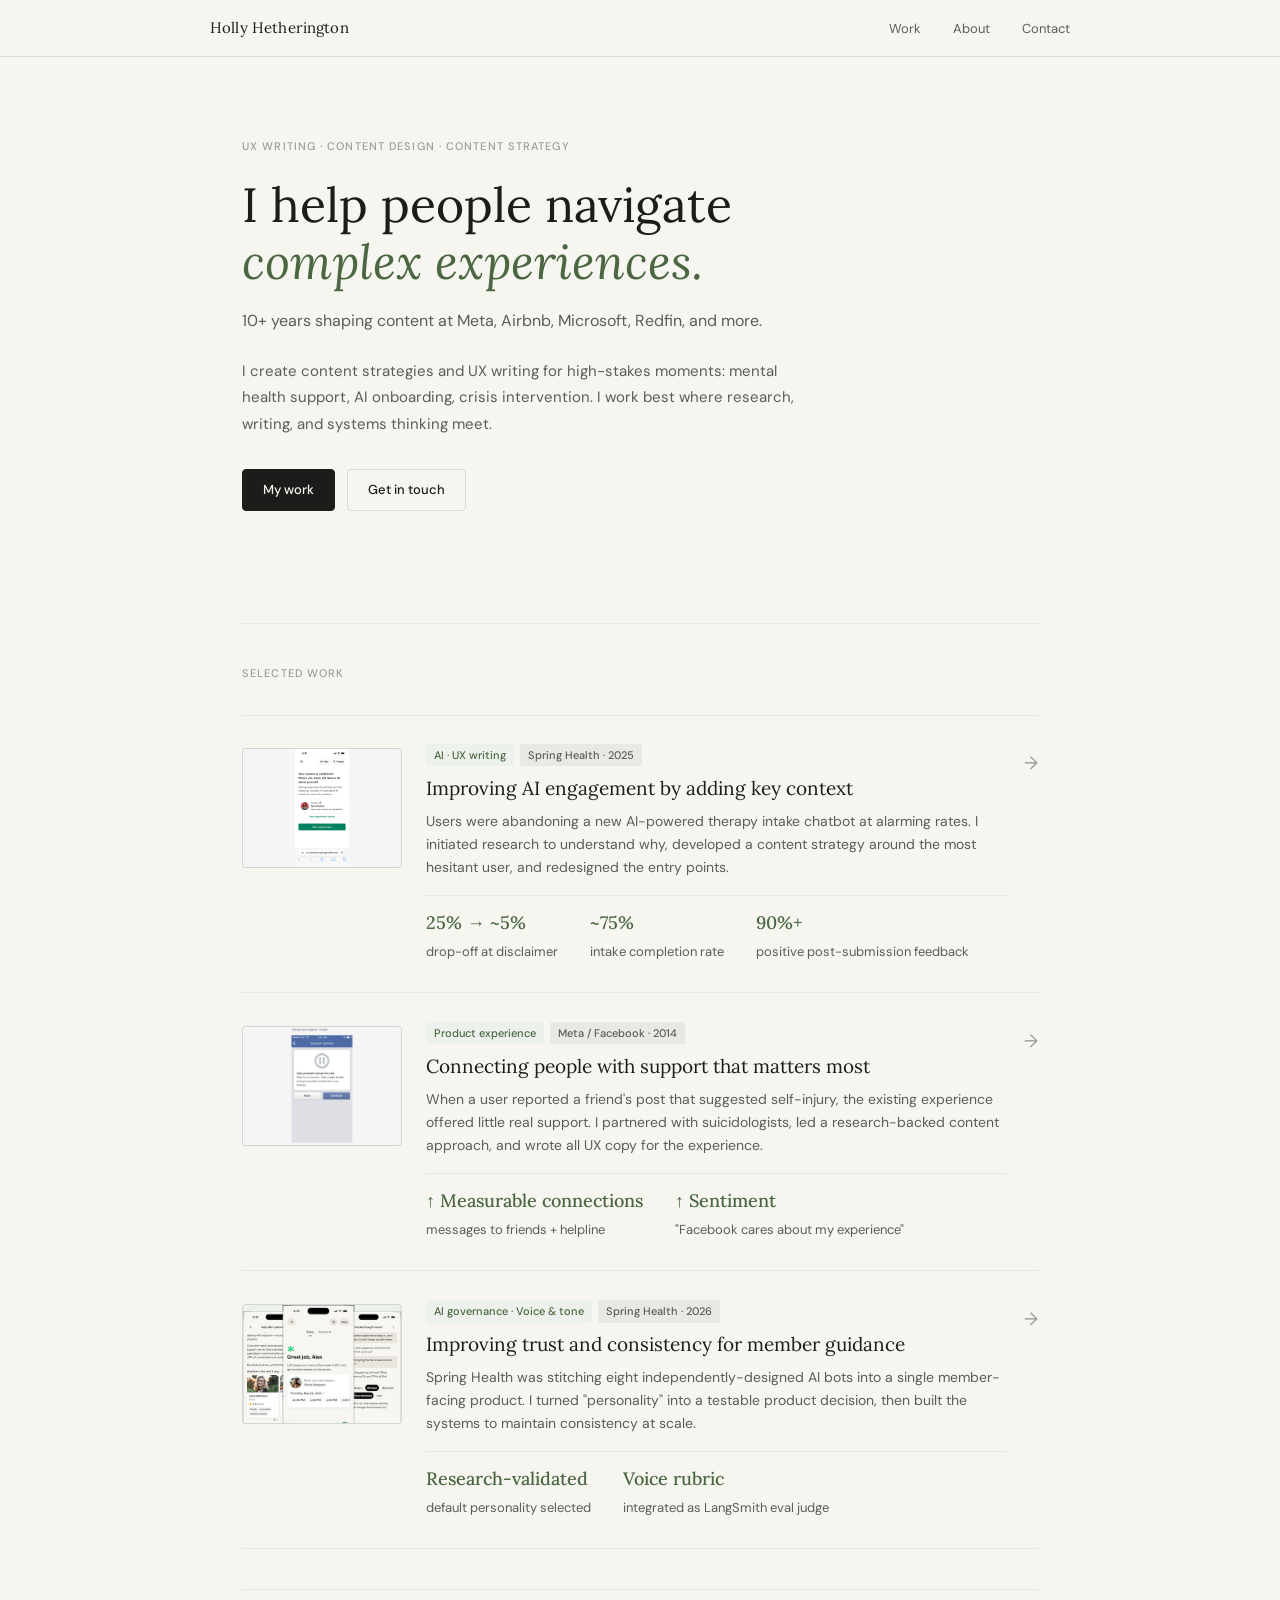
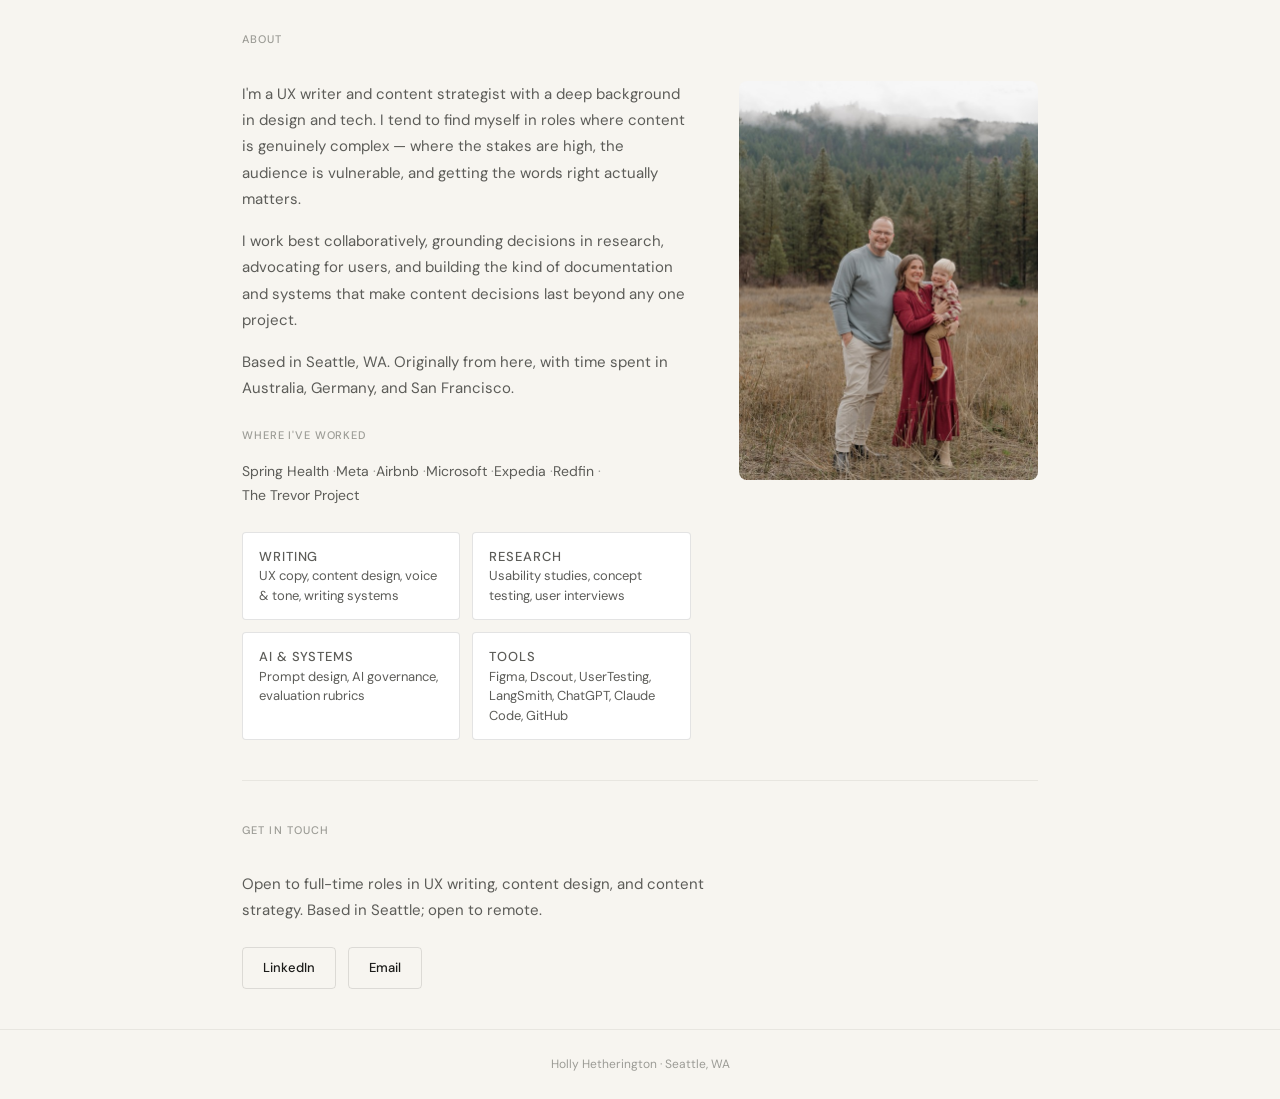
==== index.html @ 2f4df55d "Move Where I've worked to About section" ====
<!DOCTYPE html>
<html lang="en">
<head>
  <meta charset="UTF-8">
  <meta name="viewport" content="width=device-width, initial-scale=1.0">
  <title>Holly Hetherington — UX Writer & Content Designer</title>
  <meta name="description" content="UX writer and content designer with 10+ years at Meta, Airbnb, Microsoft, Redfin, and more. Based in Seattle.">
  <link rel="stylesheet" href="css/style.css">
</head>
<body>

<nav>
  <div class="nav-inner">
    <a href="index.html" class="nav-name">Holly Hetherington</a>
    <ul class="nav-links">
      <li><a href="#work">Work</a></li>
      <li><a href="#about">About</a></li>
      <li><a href="#contact">Contact</a></li>
    </ul>
  </div>
</nav>

<main class="page">

  <!-- Hero -->
  <section class="hero">
    <p class="hero-eyebrow">UX writing · Content design · Content strategy</p>
    <h1>I help people navigate<br><em>complex experiences.</em></h1>
    <p class="hero-sub">10+ years shaping content at Meta, Airbnb, Microsoft, Redfin, and more.</p>
    <p class="hero-bio">I create content strategies and UX writing for high-stakes moments: mental health support, AI onboarding, crisis intervention. I work best where research, writing, and systems thinking meet.</p>
    <div class="hero-actions">
      <a href="#work" class="btn btn-primary">My work</a>
      <a href="#contact" class="btn">Get in touch</a>
    </div>
  </section>

  <!-- Work -->
  <section id="work">
    <p class="section-label">Selected work</p>
    <div class="case-grid">

      <a href="case-studies/ai-intake.html" class="case-card">
        <div class="case-card-inner">
          <div class="card-thumb thumb-center">
            <img src="images/sessionconfirmation.png" alt="AI intake redesign">
          </div>
          <div>
            <div class="card-tags">
              <span class="tag">AI · UX writing</span>
              <span class="tag-gray tag">Spring Health · 2025</span>
            </div>
            <h2>Improving AI engagement by adding key context</h2>
            <p class="card-summary">Users were abandoning a new AI-powered therapy intake chatbot at alarming rates. I initiated research to understand why, developed a content strategy around the most hesitant user, and redesigned the entry points.</p>
            <div class="stats-row">
              <div class="stat-item">
                <strong>25% → ~5%</strong>
                <span>drop-off at disclaimer</span>
              </div>
              <div class="stat-item">
                <strong>~75%</strong>
                <span>intake completion rate</span>
              </div>
              <div class="stat-item">
                <strong>90%+</strong>
                <span>positive post-submission feedback</span>
              </div>
            </div>
          </div>
          <div class="card-arrow">→</div>
        </div>
      </a>

      <a href="case-studies/suicide-prevention.html" class="case-card">
        <div class="case-card-inner">
          <div class="card-thumb thumb-center">
            <img src="images/SuicidePreventionBreak.png" alt="Suicide prevention experience">
          </div>
          <div>
            <div class="card-tags">
              <span class="tag">Product experience</span>
              <span class="tag-gray tag">Meta / Facebook · 2014</span>
            </div>
            <h2>Connecting people with support that matters most</h2>
            <p class="card-summary">When a user reported a friend's post that suggested self-injury, the existing experience offered little real support. I partnered with suicidologists, led a research-backed content approach, and wrote all UX copy for the experience.</p>
            <div class="stats-row">
              <div class="stat-item">
                <strong>↑ Measurable connections</strong>
                <span>messages to friends + helpline</span>
              </div>
              <div class="stat-item">
                <strong>↑ Sentiment</strong>
                <span>"Facebook cares about my experience"</span>
              </div>
            </div>
          </div>
          <div class="card-arrow">→</div>
        </div>
      </a>

      <a href="case-studies/chatbot-voice.html" class="case-card">
        <div class="case-card-inner">
          <div class="card-thumb">
            <img src="images/Guideoverview.png" alt="Chatbot voice and personality">
          </div>
          <div>
            <div class="card-tags">
              <span class="tag">AI governance · Voice & tone</span>
              <span class="tag-gray tag">Spring Health · 2026</span>
            </div>
            <h2>Improving trust and consistency for member guidance</h2>
            <p class="card-summary">Spring Health was stitching eight independently-designed AI bots into a single member-facing product. I turned "personality" into a testable product decision, then built the systems to maintain consistency at scale.</p>
            <div class="stats-row">
              <div class="stat-item">
                <strong>Research-validated</strong>
                <span>default personality selected</span>
              </div>
              <div class="stat-item">
                <strong>Voice rubric</strong>
                <span>integrated as LangSmith eval judge</span>
              </div>
            </div>
          </div>
          <div class="card-arrow">→</div>
        </div>
      </a>

    </div>
  </section>

  <!-- About -->
  <section id="about">
    <p class="section-label">About</p>
    <div class="about-grid">
      <div>
        <div class="about-text">
          <p>I'm a UX writer and content strategist with a deep background in design and tech. I tend to find myself in roles where content is genuinely complex — where the stakes are high, the audience is vulnerable, and getting the words right actually matters.</p>
          <p>I work best collaboratively, grounding decisions in research, advocating for users, and building the kind of documentation and systems that make content decisions last beyond any one project.</p>
          <p>Based in Seattle, WA. Originally from here, with time spent in Australia, Germany, and San Francisco.</p>
        </div>
        <div style="margin-top:1.5rem;margin-bottom:1.5rem;">
          <p class="logo-strip-label">Where I've worked</p>
          <div class="logo-strip">
            <span class="logo-pill">Spring Health</span>
            <span class="logo-pill">Meta</span>
            <span class="logo-pill">Airbnb</span>
            <span class="logo-pill">Microsoft</span>
            <span class="logo-pill">Expedia</span>
            <span class="logo-pill">Redfin</span>
            <span class="logo-pill">The Trevor Project</span>
          </div>
        </div>
        <div class="skills-grid">
          <div class="skill-block">
            <p class="skill-block-label">Writing</p>
            <p>UX copy, content design, voice & tone, writing systems</p>
          </div>
          <div class="skill-block">
            <p class="skill-block-label">Research</p>
            <p>Usability studies, concept testing, user interviews</p>
          </div>
          <div class="skill-block">
            <p class="skill-block-label">AI & systems</p>
            <p>Prompt design, AI governance, evaluation rubrics</p>
          </div>
          <div class="skill-block">
            <p class="skill-block-label">Tools</p>
            <p>Figma, Dscout, UserTesting, LangSmith, ChatGPT, Claude Code, GitHub</p>
          </div>
        </div>
      </div>
      <div class="about-photo">
        <img src="images/holly.jpg" alt="Holly Hetherington">
      </div>
    </div>
  </section>

  <!-- Contact -->
  <section id="contact">
    <p class="section-label">Get in touch</p>
    <p class="contact-intro">Open to full-time roles in UX writing, content design, and content strategy. Based in Seattle; open to remote.</p>
    <div class="contact-links">
      <a href="https://linkedin.com/in/hollyhethie" class="btn" target="_blank">LinkedIn</a>
      <a href="mailto:YOUR-EMAIL" class="btn">Email</a>
    </div>
  </section>

</main>

<footer>
  <p>Holly Hetherington · Seattle, WA</p>
</footer>

</body>
</html>
---- css/style.css ----
@import url('https://fonts.googleapis.com/css2?family=Lora:ital,wght@0,400;0,500;1,400&family=DM+Sans:wght@300;400;500&display=swap');

:root {
  --cream: #F7F5F0;
  --ink: #1C1C1A;
  --ink-light: #5C5C58;
  --ink-lighter: #9C9C96;
  --sage: #4A6741;
  --sage-light: #EDF1EC;
  --border: rgba(28,28,26,0.12);
  --border-light: rgba(28,28,26,0.07);
  --font-serif: 'Lora', Georgia, serif;
  --font-sans: 'DM Sans', system-ui, sans-serif;
  --radius: 4px;
  --radius-lg: 8px;
  --max-width: 860px;
}

*, *::before, *::after { box-sizing: border-box; margin: 0; padding: 0; }

html { scroll-behavior: smooth; }

body {
  background: var(--cream);
  color: var(--ink);
  font-family: var(--font-sans);
  font-size: 16px;
  line-height: 1.7;
  -webkit-font-smoothing: antialiased;
}

a { color: inherit; text-decoration: none; }

/* ── Nav ── */
nav {
  position: sticky;
  top: 0;
  z-index: 100;
  background: var(--cream);
  border-bottom: 0.5px solid var(--border);
  padding: 0 2rem;
}
.nav-inner {
  max-width: var(--max-width);
  margin: 0 auto;
  display: flex;
  justify-content: space-between;
  align-items: center;
  height: 56px;
}
.nav-name {
  font-family: var(--font-serif);
  font-size: 15px;
  font-weight: 400;
  letter-spacing: 0.01em;
}
.nav-links {
  display: flex;
  gap: 2rem;
  list-style: none;
}
.nav-links a {
  font-size: 13px;
  font-weight: 400;
  color: var(--ink-light);
  transition: color 0.15s;
}
.nav-links a:hover { color: var(--ink); }

/* ── Page wrapper ── */
.page {
  max-width: var(--max-width);
  margin: 0 auto;
  padding: 0 2rem;
}

/* ── Sections ── */
section {
  padding: 2.5rem 0;
  border-bottom: 0.5px solid var(--border-light);
}
section:last-of-type { border-bottom: none; }

/* ── Hero ── */
.hero { padding: 5rem 0 4rem; }

.hero-eyebrow {
  font-size: 11px;
  font-weight: 500;
  letter-spacing: 0.1em;
  text-transform: uppercase;
  color: var(--ink-lighter);
  margin-bottom: 1.25rem;
}
.hero h1 {
  font-family: var(--font-serif);
  font-size: clamp(32px, 5vw, 48px);
  font-weight: 400;
  line-height: 1.2;
  margin-bottom: 1rem;
  max-width: 640px;
}
.hero h1 em {
  font-style: italic;
  color: var(--sage);
}
.hero-sub {
  font-size: 16px;
  color: var(--ink-light);
  margin-bottom: 1.5rem;
  max-width: 520px;
}
.hero-bio {
  font-size: 15px;
  color: var(--ink-light);
  line-height: 1.75;
  max-width: 560px;
  margin-bottom: 2rem;
}
.hero-actions {
  display: flex;
  gap: 0.75rem;
  margin-bottom: 3rem;
  flex-wrap: wrap;
}

/* ── Buttons ── */
.btn {
  display: inline-block;
  font-size: 13px;
  font-weight: 500;
  padding: 9px 20px;
  border-radius: var(--radius);
  border: 0.5px solid var(--border);
  background: transparent;
  color: var(--ink);
  cursor: pointer;
  transition: background 0.15s, border-color 0.15s;
}
.btn:hover { background: rgba(28,28,26,0.05); }
.btn-primary {
  background: var(--ink);
  color: var(--cream);
  border-color: var(--ink);
}
.btn-primary:hover { background: #333330; }

/* ── Logo strip ── */
.logo-strip-label {
  font-size: 11px;
  font-weight: 500;
  letter-spacing: 0.08em;
  text-transform: uppercase;
  color: var(--ink-lighter);
  margin-bottom: 1rem;
}
.logo-strip {
  display: flex;
  flex-wrap: wrap;
  gap: 0;
}
.logo-pill::after {
  content: ' · ';
  color: var(--ink-lighter);
}
.logo-pill:last-child::after {
  content: '';
}
.logo-pill {
  font-size: 14px;
  font-weight: 400;
  color: var(--ink-light);
  background: none;
  border: none;
  padding: 0;
}

/* ── Section heading ── */
.section-label {
  font-size: 11px;
  font-weight: 500;
  letter-spacing: 0.1em;
  text-transform: uppercase;
  color: var(--ink-lighter);
  margin-bottom: 2rem;
}

/* ── Card thumbnail ── */
.card-thumb {
  width: 160px;
  min-width: 160px;
  max-height: 120px;
  height: 120px;
  border-radius: var(--radius);
  overflow: hidden;
  background: var(--sage-light);
  border: 0.5px solid var(--border);
  margin-right: 1.5rem;
  align-self: flex-start;
  margin-top: 0.25rem;
}
.card-thumb img {
  width: 100%;
  height: 100%;
  object-fit: cover;
  object-position: top;
}
.card-thumb.thumb-top img {
  object-position: 0% 30%;
}
.card-thumb.thumb-center img {
  object-fit: contain;
  object-position: center;
  background: #f5f5f5;
}

/* ── Case study cards ── */
.case-grid { display: flex; flex-direction: column; gap: 1px; }

.case-card {
  display: block;
  padding: 1.75rem 0;
  border-bottom: 0.5px solid var(--border-light);
  transition: none;
}
.case-card:first-child { border-top: 0.5px solid var(--border-light); }

.case-card-inner {
  display: flex;
  flex-direction: row;
  gap: 0;
  align-items: flex-start;
}

.card-tags {
  display: flex;
  gap: 0.4rem;
  flex-wrap: wrap;
  margin-bottom: 0.6rem;
}
.tag {
  font-size: 11px;
  padding: 2px 8px;
  border-radius: 2px;
  background: var(--sage-light);
  color: var(--sage);
  font-weight: 500;
}
.tag-gray {
  background: rgba(28,28,26,0.06);
  color: var(--ink-light);
}
.case-card h2 {
  font-family: var(--font-serif);
  font-size: 19px;
  font-weight: 400;
  line-height: 1.35;
  margin-bottom: 0.5rem;
}
.case-card h2 a:hover { color: var(--sage); transition: color 0.15s; }
.card-summary {
  font-size: 14px;
  color: var(--ink-light);
  line-height: 1.65;
  margin-bottom: 0.85rem;
  max-width: 580px;
}
.card-meta-row {
  font-size: 12px;
  color: var(--ink-lighter);
}
.card-arrow {
  font-size: 18px;
  color: var(--ink-lighter);
  margin-top: 0.25rem;
  margin-left: auto;
  padding-left: 1rem;
  transition: transform 0.15s, color 0.15s;
}
.case-card:hover .card-arrow {
  transform: translateX(3px);
  color: var(--ink);
}

/* ── Stats row ── */
.stats-row {
  display: flex;
  gap: 2rem;
  flex-wrap: wrap;
  margin-top: 1rem;
  padding-top: 1rem;
  border-top: 0.5px solid var(--border-light);
}
.stat-item strong {
  display: block;
  font-size: 18px;
  font-weight: 500;
  font-family: var(--font-serif);
  color: var(--sage);
  line-height: 1.2;
  margin-bottom: 0.2rem;
}
.stat-item span {
  font-size: 13px;
  color: var(--ink-light);
}

/* ── About ── */
.about-grid {
  display: grid;
  grid-template-columns: 1.5fr 1fr;
  gap: 3rem;
  align-items: start;
}
.about-text p {
  font-size: 15px;
  color: var(--ink-light);
  line-height: 1.75;
  margin-bottom: 1rem;
}
.about-photo {
  border-radius: var(--radius-lg);
  overflow: hidden;
  aspect-ratio: 3/4;
  background: rgba(28,28,26,0.06);
  display: flex;
  align-items: center;
  justify-content: center;
  color: var(--ink-lighter);
  font-size: 13px;
}
.about-photo img {
  width: 100%;
  height: 100%;
  object-fit: cover;
}
.skills-grid {
  display: grid;
  grid-template-columns: 1fr 1fr;
  gap: 0.75rem;
  margin-top: 1.5rem;
}
.skill-block {
  padding: 0.875rem 1rem;
  border: 0.5px solid var(--border);
  border-radius: var(--radius);
  background: white;
}
.skill-block-label {
  font-size: 11px;
  font-weight: 500;
  letter-spacing: 0.07em;
  text-transform: uppercase;
  color: var(--ink-lighter);
  margin-bottom: 0.25rem;
}
.skill-block p {
  font-size: 13px;
  color: var(--ink-light);
  line-height: 1.5;
  margin: 0 !important;
}

/* ── Contact ── */
.contact-intro {
  font-size: 15px;
  color: var(--ink-light);
  margin-bottom: 1.5rem;
  max-width: 480px;
}
.contact-links { display: flex; gap: 0.75rem; flex-wrap: wrap; }

/* ── Footer ── */
footer {
  padding: 1.5rem 2rem;
  border-top: 0.5px solid var(--border-light);
  text-align: center;
  font-size: 12px;
  color: var(--ink-lighter);
}

/* ── Case study pages ── */
.case-header {
  padding: 3.5rem 0 2.5rem;
  border-bottom: 0.5px solid var(--border-light);
  margin-bottom: 3rem;
}
.back-link {
  font-size: 13px;
  color: var(--ink-lighter);
  display: inline-flex;
  align-items: center;
  gap: 0.4rem;
  margin-bottom: 2rem;
  transition: color 0.15s;
}
.back-link:hover { color: var(--ink); }
.case-header h1 {
  font-family: var(--font-serif);
  font-size: clamp(26px, 4vw, 38px);
  font-weight: 400;
  line-height: 1.25;
  max-width: 680px;
  margin-bottom: 1rem;
}
.case-header-sub {
  font-size: 16px;
  color: var(--ink-light);
  margin-bottom: 1.5rem;
  max-width: 560px;
  font-style: italic;
  font-family: var(--font-serif);
}
.case-meta {
  display: flex;
  gap: 1.5rem;
  flex-wrap: wrap;
  font-size: 13px;
  color: var(--ink-lighter);
}
.case-meta span { display: flex; align-items: center; gap: 0.3rem; }

/* ── Case study body ── */
.case-body { max-width: 680px; }
.case-body h2 {
  font-family: var(--font-serif);
  font-size: 22px;
  font-weight: 400;
  margin: 2.5rem 0 0.75rem;
}
.case-body h3 {
  font-size: 14px;
  font-weight: 500;
  letter-spacing: 0.06em;
  text-transform: uppercase;
  color: var(--ink-lighter);
  margin: 2rem 0 0.75rem;
}
.case-body p {
  font-size: 15px;
  color: var(--ink-light);
  line-height: 1.75;
  margin-bottom: 1rem;
}
.case-body p strong { color: var(--ink); font-weight: 500; }

/* ── Callout box ── */
.callout {
  background: var(--sage-light);
  border-left: 2px solid var(--sage);
  padding: 1.25rem 1.5rem;
  border-radius: 0 var(--radius) var(--radius) 0;
  margin: 1.5rem 0;
}
.callout p { color: var(--ink); margin: 0 !important; font-size: 14px; line-height: 1.65; }

/* ── Quote ── */
.pull-quote {
  font-family: var(--font-serif);
  font-size: 20px;
  font-style: italic;
  color: var(--ink);
  line-height: 1.5;
  padding: 1.5rem 0;
  border-top: 0.5px solid var(--border);
  border-bottom: 0.5px solid var(--border);
  margin: 2rem 0;
}
.pull-quote cite {
  display: block;
  font-size: 13px;
  font-style: normal;
  color: var(--ink-lighter);
  margin-top: 0.5rem;
  font-family: var(--font-sans);
}

/* ── Impact metrics ── */
.impact-grid {
  display: grid;
  grid-template-columns: repeat(auto-fit, minmax(150px, 1fr));
  gap: 1rem;
  margin: 1.5rem 0;
}
.impact-card {
  padding: 1.25rem;
  background: white;
  border: 0.5px solid var(--border);
  border-radius: var(--radius-lg);
  text-align: center;
}
.impact-number {
  font-family: var(--font-serif);
  font-size: 28px;
  font-weight: 400;
  color: var(--sage);
  display: block;
  line-height: 1.2;
  margin-bottom: 0.25rem;
}
.impact-label {
  font-size: 12px;
  color: var(--ink-lighter);
  line-height: 1.4;
}

/* ── Two-col layout for case studies ── */
.two-col {
  display: grid;
  grid-template-columns: 1fr 1fr;
  gap: 2rem;
  margin: 1.5rem 0;
}
.two-col-item h4 {
  font-size: 13px;
  font-weight: 500;
  margin-bottom: 0.5rem;
  color: var(--ink);
}
.two-col-item ul {
  list-style: none;
  padding: 0;
}
.two-col-item ul li {
  font-size: 14px;
  color: var(--ink-light);
  padding: 0.2rem 0;
  padding-left: 1rem;
  position: relative;
}
.two-col-item ul li::before {
  content: '—';
  position: absolute;
  left: 0;
  color: var(--ink-lighter);
  font-size: 12px;
}

/* ── Step flow ── */
.step-flow {
  display: grid;
  grid-template-columns: repeat(4, 1fr);
  gap: 0;
  margin: 1.5rem 0;
  border: 0.5px solid var(--border);
  border-radius: var(--radius-lg);
  overflow: hidden;
}
.step {
  padding: 1.25rem;
  border-right: 0.5px solid var(--border);
  background: white;
}
.step:last-child { border-right: none; }
.step-num {
  font-size: 11px;
  font-weight: 500;
  letter-spacing: 0.08em;
  color: var(--ink-lighter);
  margin-bottom: 0.4rem;
}
.step-title {
  font-family: var(--font-serif);
  font-size: 15px;
  font-weight: 400;
  margin-bottom: 0.4rem;
}
.step p { font-size: 12px; color: var(--ink-light); line-height: 1.5; margin: 0; }

/* ── Responsive ── */
@media (max-width: 680px) {
  .about-grid { grid-template-columns: 1fr; }
  .about-photo { aspect-ratio: 4/3; }
  .two-col { grid-template-columns: 1fr; }
  .step-flow { grid-template-columns: 1fr 1fr; }
  .step-flow .step { border-bottom: 0.5px solid var(--border); }
  .case-card-inner { grid-template-columns: 1fr; }
  .card-arrow { display: none; }
  nav { padding: 0 1rem; }
  .page { padding: 0 1rem; }
}
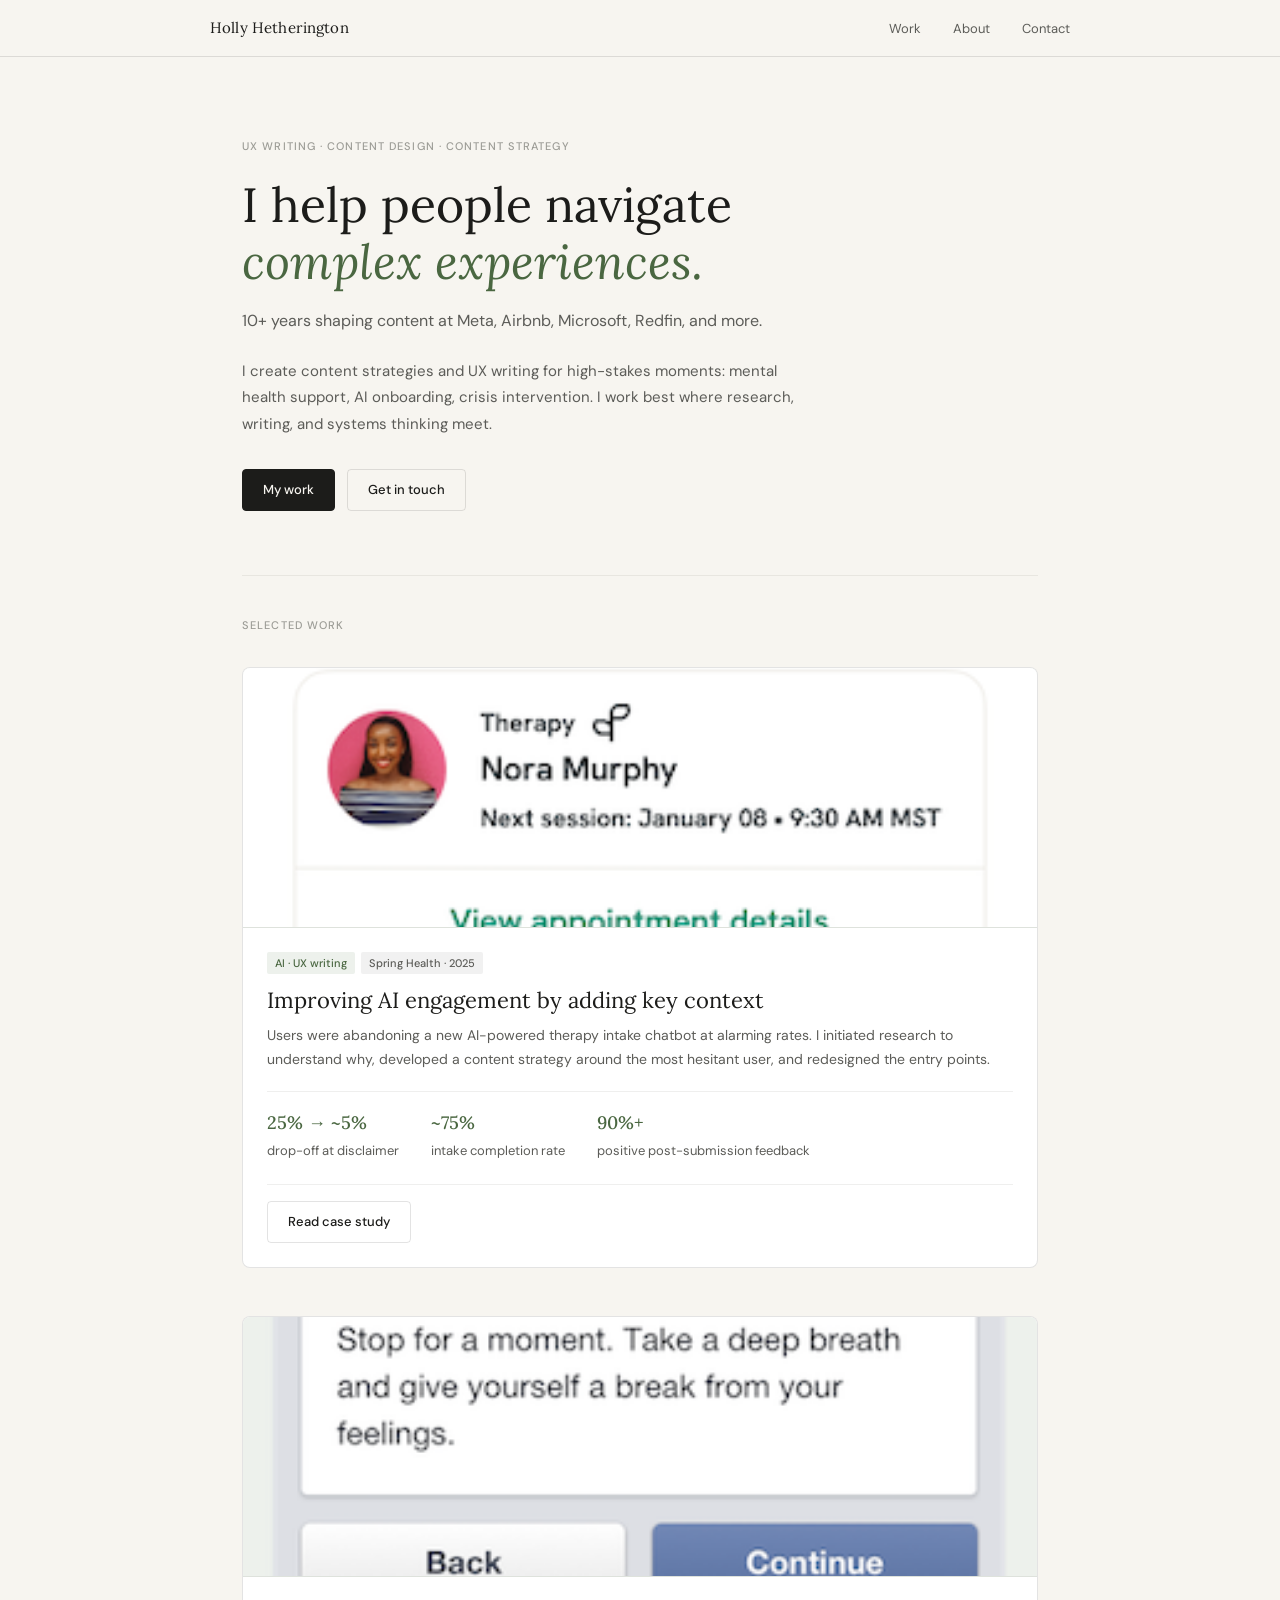
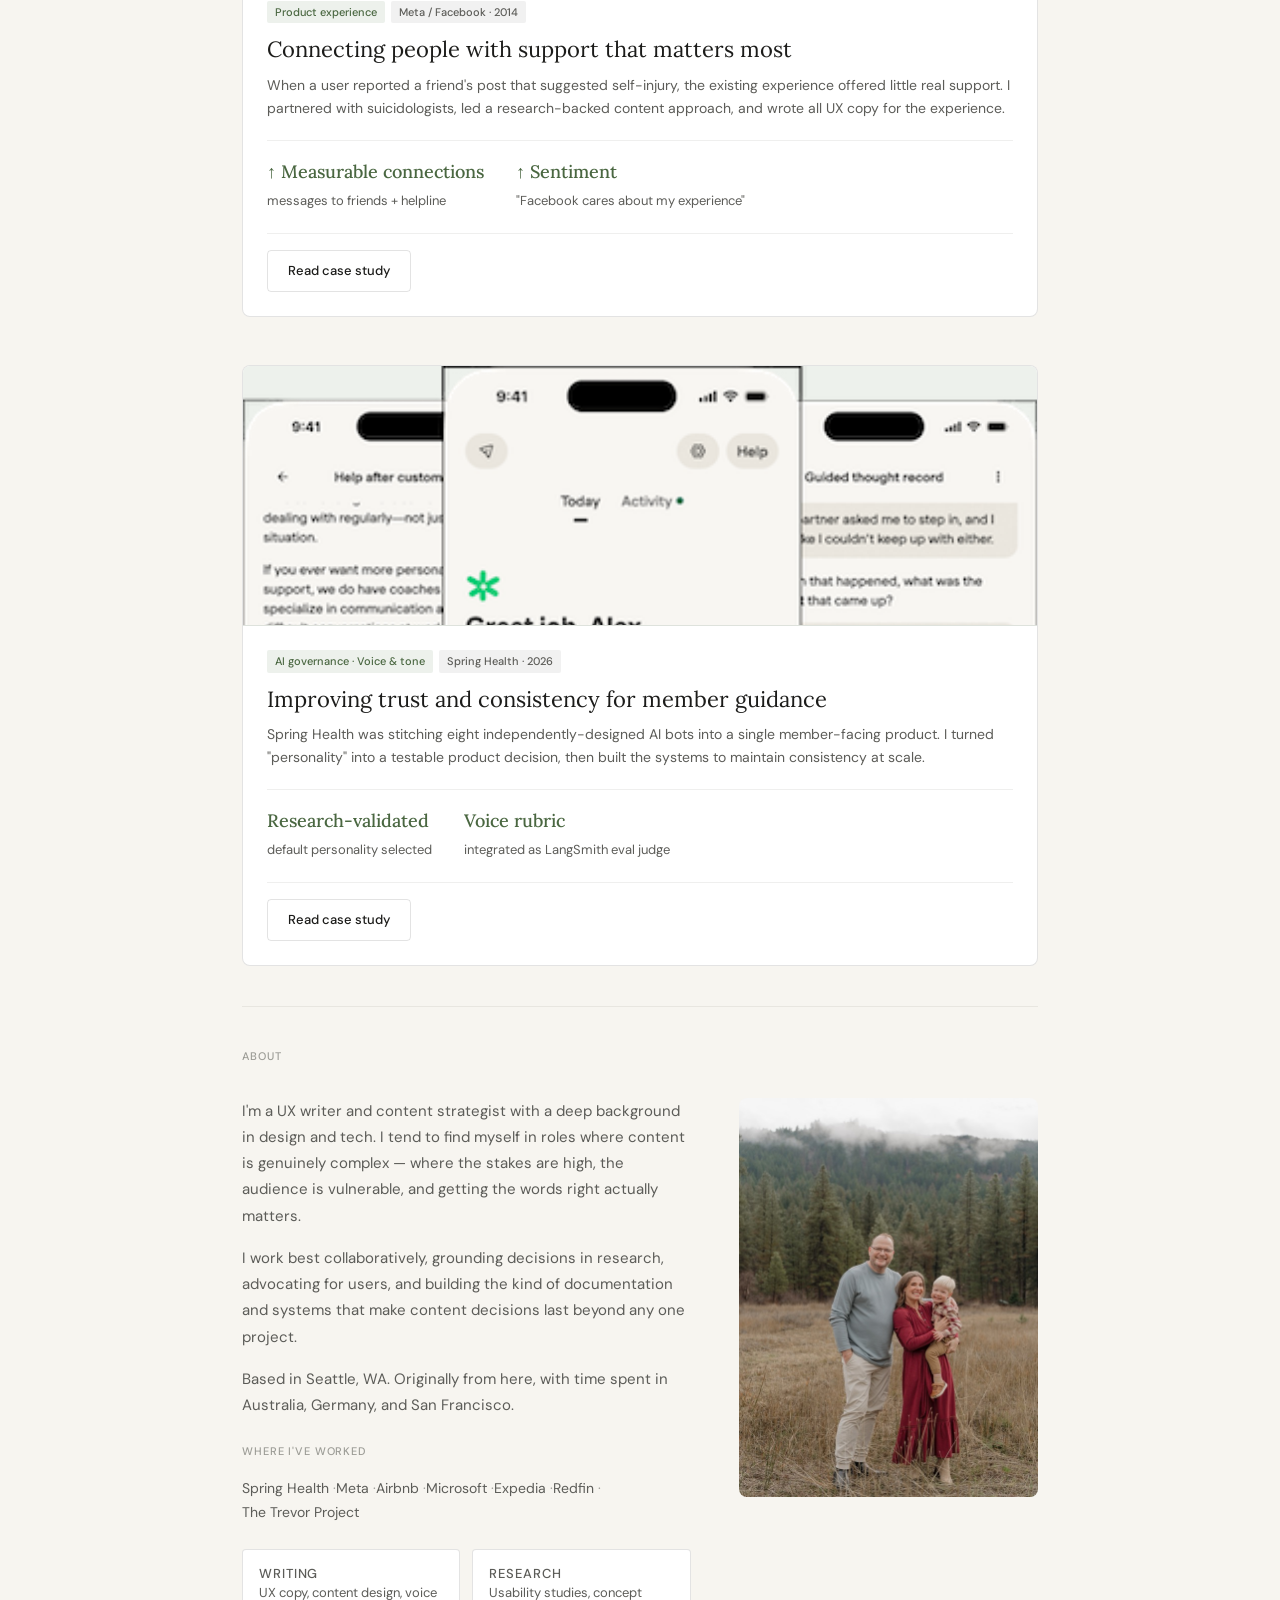
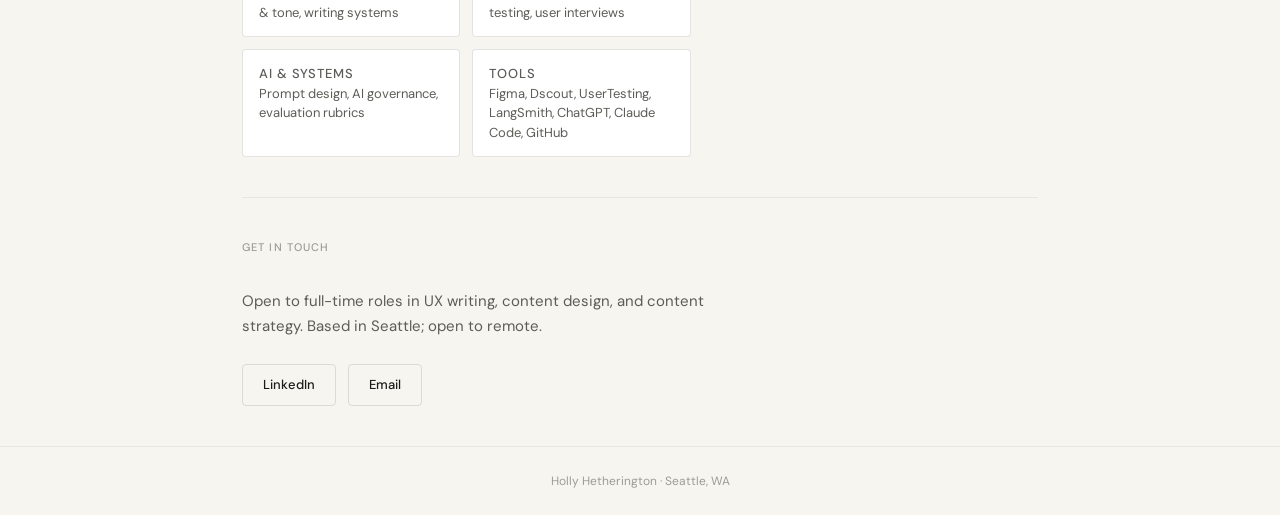
==== commit 39ee9647: "New card layout with full-width images" ====
--- a/index.html
+++ b/index.html
@@ -40,87 +40,87 @@
     <div class="case-grid">
 
       <a href="case-studies/ai-intake.html" class="case-card">
-        <div class="case-card-inner">
-          <div class="card-thumb thumb-center">
-            <img src="images/sessionconfirmation.png" alt="AI intake redesign">
+        <div class="card-image img-center">
+          <img src="images/sessionconfirmation.png" alt="AI intake redesign">
+        </div>
+        <div class="card-body">
+          <div class="card-tags">
+            <span class="tag">AI · UX writing</span>
+            <span class="tag-gray tag">Spring Health · 2025</span>
           </div>
-          <div>
-            <div class="card-tags">
-              <span class="tag">AI · UX writing</span>
-              <span class="tag-gray tag">Spring Health · 2025</span>
+          <h2>Improving AI engagement by adding key context</h2>
+          <p class="card-summary">Users were abandoning a new AI-powered therapy intake chatbot at alarming rates. I initiated research to understand why, developed a content strategy around the most hesitant user, and redesigned the entry points.</p>
+          <div class="stats-row">
+            <div class="stat-item">
+              <strong>25% → ~5%</strong>
+              <span>drop-off at disclaimer</span>
             </div>
-            <h2>Improving AI engagement by adding key context</h2>
-            <p class="card-summary">Users were abandoning a new AI-powered therapy intake chatbot at alarming rates. I initiated research to understand why, developed a content strategy around the most hesitant user, and redesigned the entry points.</p>
-            <div class="stats-row">
-              <div class="stat-item">
-                <strong>25% → ~5%</strong>
-                <span>drop-off at disclaimer</span>
-              </div>
-              <div class="stat-item">
-                <strong>~75%</strong>
-                <span>intake completion rate</span>
-              </div>
-              <div class="stat-item">
-                <strong>90%+</strong>
-                <span>positive post-submission feedback</span>
-              </div>
+            <div class="stat-item">
+              <strong>~75%</strong>
+              <span>intake completion rate</span>
+            </div>
+            <div class="stat-item">
+              <strong>90%+</strong>
+              <span>positive post-submission feedback</span>
             </div>
           </div>
-          <div class="card-arrow">→</div>
+          <div class="card-cta-row">
+            <span class="btn">Read case study</span>
+          </div>
         </div>
       </a>
 
       <a href="case-studies/suicide-prevention.html" class="case-card">
-        <div class="case-card-inner">
-          <div class="card-thumb thumb-center">
-            <img src="images/SuicidePreventionBreak.png" alt="Suicide prevention experience">
+        <div class="card-image img-center">
+          <img src="images/SuicidePreventionBreak.png" alt="Suicide prevention experience">
+        </div>
+        <div class="card-body">
+          <div class="card-tags">
+            <span class="tag">Product experience</span>
+            <span class="tag-gray tag">Meta / Facebook · 2014</span>
           </div>
-          <div>
-            <div class="card-tags">
-              <span class="tag">Product experience</span>
-              <span class="tag-gray tag">Meta / Facebook · 2014</span>
+          <h2>Connecting people with support that matters most</h2>
+          <p class="card-summary">When a user reported a friend's post that suggested self-injury, the existing experience offered little real support. I partnered with suicidologists, led a research-backed content approach, and wrote all UX copy for the experience.</p>
+          <div class="stats-row">
+            <div class="stat-item">
+              <strong>↑ Measurable connections</strong>
+              <span>messages to friends + helpline</span>
             </div>
-            <h2>Connecting people with support that matters most</h2>
-            <p class="card-summary">When a user reported a friend's post that suggested self-injury, the existing experience offered little real support. I partnered with suicidologists, led a research-backed content approach, and wrote all UX copy for the experience.</p>
-            <div class="stats-row">
-              <div class="stat-item">
-                <strong>↑ Measurable connections</strong>
-                <span>messages to friends + helpline</span>
-              </div>
-              <div class="stat-item">
-                <strong>↑ Sentiment</strong>
-                <span>"Facebook cares about my experience"</span>
-              </div>
+            <div class="stat-item">
+              <strong>↑ Sentiment</strong>
+              <span>"Facebook cares about my experience"</span>
             </div>
           </div>
-          <div class="card-arrow">→</div>
+          <div class="card-cta-row">
+            <span class="btn">Read case study</span>
+          </div>
         </div>
       </a>
 
       <a href="case-studies/chatbot-voice.html" class="case-card">
-        <div class="case-card-inner">
-          <div class="card-thumb">
-            <img src="images/Guideoverview.png" alt="Chatbot voice and personality">
+        <div class="card-image">
+          <img src="images/Guideoverview.png" alt="Chatbot voice and personality">
+        </div>
+        <div class="card-body">
+          <div class="card-tags">
+            <span class="tag">AI governance · Voice & tone</span>
+            <span class="tag-gray tag">Spring Health · 2026</span>
           </div>
-          <div>
-            <div class="card-tags">
-              <span class="tag">AI governance · Voice & tone</span>
-              <span class="tag-gray tag">Spring Health · 2026</span>
+          <h2>Improving trust and consistency for member guidance</h2>
+          <p class="card-summary">Spring Health was stitching eight independently-designed AI bots into a single member-facing product. I turned "personality" into a testable product decision, then built the systems to maintain consistency at scale.</p>
+          <div class="stats-row">
+            <div class="stat-item">
+              <strong>Research-validated</strong>
+              <span>default personality selected</span>
             </div>
-            <h2>Improving trust and consistency for member guidance</h2>
-            <p class="card-summary">Spring Health was stitching eight independently-designed AI bots into a single member-facing product. I turned "personality" into a testable product decision, then built the systems to maintain consistency at scale.</p>
-            <div class="stats-row">
-              <div class="stat-item">
-                <strong>Research-validated</strong>
-                <span>default personality selected</span>
-              </div>
-              <div class="stat-item">
-                <strong>Voice rubric</strong>
-                <span>integrated as LangSmith eval judge</span>
-              </div>
+            <div class="stat-item">
+              <strong>Voice rubric</strong>
+              <span>integrated as LangSmith eval judge</span>
             </div>
           </div>
-          <div class="card-arrow">→</div>
+          <div class="card-cta-row">
+            <span class="btn">Read case study</span>
+          </div>
         </div>
       </a>
 
--- a/css/style.css
+++ b/css/style.css
@@ -120,7 +120,6 @@
 .hero-actions {
   display: flex;
   gap: 0.75rem;
-  margin-bottom: 3rem;
   flex-wrap: wrap;
 }
 
@@ -185,58 +184,53 @@
   margin-bottom: 2rem;
 }
 
-/* ── Card thumbnail ── */
-.card-thumb {
-  width: 160px;
-  min-width: 160px;
-  max-height: 120px;
-  height: 120px;
-  border-radius: var(--radius);
+/* ── Case study cards ── */
+.case-grid {
+  display: flex;
+  flex-direction: column;
+  gap: 3rem;
+}
+
+.case-card {
+  display: block;
+  border-radius: var(--radius-lg);
+  overflow: hidden;
+  border: 0.5px solid var(--border);
+  background: white;
+  transition: box-shadow 0.2s;
+}
+.case-card:hover {
+  box-shadow: 0 4px 24px rgba(28,28,26,0.08);
+}
+
+/* ── Card image ── */
+.card-image {
+  width: 100%;
+  height: 260px;
   overflow: hidden;
   background: var(--sage-light);
-  border: 0.5px solid var(--border);
-  margin-right: 1.5rem;
-  align-self: flex-start;
-  margin-top: 0.25rem;
-}
-.card-thumb img {
+  border-bottom: 0.5px solid var(--border-light);
+}
+.card-image img {
   width: 100%;
   height: 100%;
   object-fit: cover;
   object-position: top;
-}
-.card-thumb.thumb-top img {
-  object-position: 0% 30%;
-}
-.card-thumb.thumb-center img {
-  object-fit: contain;
+  display: block;
+}
+.card-image.img-center img {
   object-position: center;
-  background: #f5f5f5;
-}
-
-/* ── Case study cards ── */
-.case-grid { display: flex; flex-direction: column; gap: 1px; }
-
-.case-card {
-  display: block;
-  padding: 1.75rem 0;
-  border-bottom: 0.5px solid var(--border-light);
-  transition: none;
-}
-.case-card:first-child { border-top: 0.5px solid var(--border-light); }
-
-.case-card-inner {
-  display: flex;
-  flex-direction: row;
-  gap: 0;
-  align-items: flex-start;
-}
-
+}
+
+/* ── Card body ── */
+.card-body {
+  padding: 1.5rem;
+}
 .card-tags {
   display: flex;
   gap: 0.4rem;
   flex-wrap: wrap;
-  margin-bottom: 0.6rem;
+  margin-bottom: 0.75rem;
 }
 .tag {
   font-size: 11px;
@@ -252,34 +246,17 @@
 }
 .case-card h2 {
   font-family: var(--font-serif);
-  font-size: 19px;
-  font-weight: 400;
-  line-height: 1.35;
-  margin-bottom: 0.5rem;
-}
-.case-card h2 a:hover { color: var(--sage); transition: color 0.15s; }
+  font-size: 22px;
+  font-weight: 400;
+  line-height: 1.3;
+  margin-bottom: 0.6rem;
+  color: var(--ink);
+}
 .card-summary {
   font-size: 14px;
   color: var(--ink-light);
   line-height: 1.65;
-  margin-bottom: 0.85rem;
-  max-width: 580px;
-}
-.card-meta-row {
-  font-size: 12px;
-  color: var(--ink-lighter);
-}
-.card-arrow {
-  font-size: 18px;
-  color: var(--ink-lighter);
-  margin-top: 0.25rem;
-  margin-left: auto;
-  padding-left: 1rem;
-  transition: transform 0.15s, color 0.15s;
-}
-.case-card:hover .card-arrow {
-  transform: translateX(3px);
-  color: var(--ink);
+  margin-bottom: 0;
 }
 
 /* ── Stats row ── */
@@ -287,9 +264,10 @@
   display: flex;
   gap: 2rem;
   flex-wrap: wrap;
-  margin-top: 1rem;
-  padding-top: 1rem;
+  margin-top: 1.25rem;
+  padding-top: 1.25rem;
   border-top: 0.5px solid var(--border-light);
+  margin-bottom: 1.25rem;
 }
 .stat-item strong {
   display: block;
@@ -303,6 +281,12 @@
 .stat-item span {
   font-size: 13px;
   color: var(--ink-light);
+}
+
+/* ── Card CTA ── */
+.card-cta-row {
+  padding-top: 1rem;
+  border-top: 0.5px solid var(--border-light);
 }
 
 /* ── About ── */
@@ -574,8 +558,7 @@
   .two-col { grid-template-columns: 1fr; }
   .step-flow { grid-template-columns: 1fr 1fr; }
   .step-flow .step { border-bottom: 0.5px solid var(--border); }
-  .case-card-inner { grid-template-columns: 1fr; }
-  .card-arrow { display: none; }
   nav { padding: 0 1rem; }
   .page { padding: 0 1rem; }
-}
+  .card-image { height: 180px; }
+}
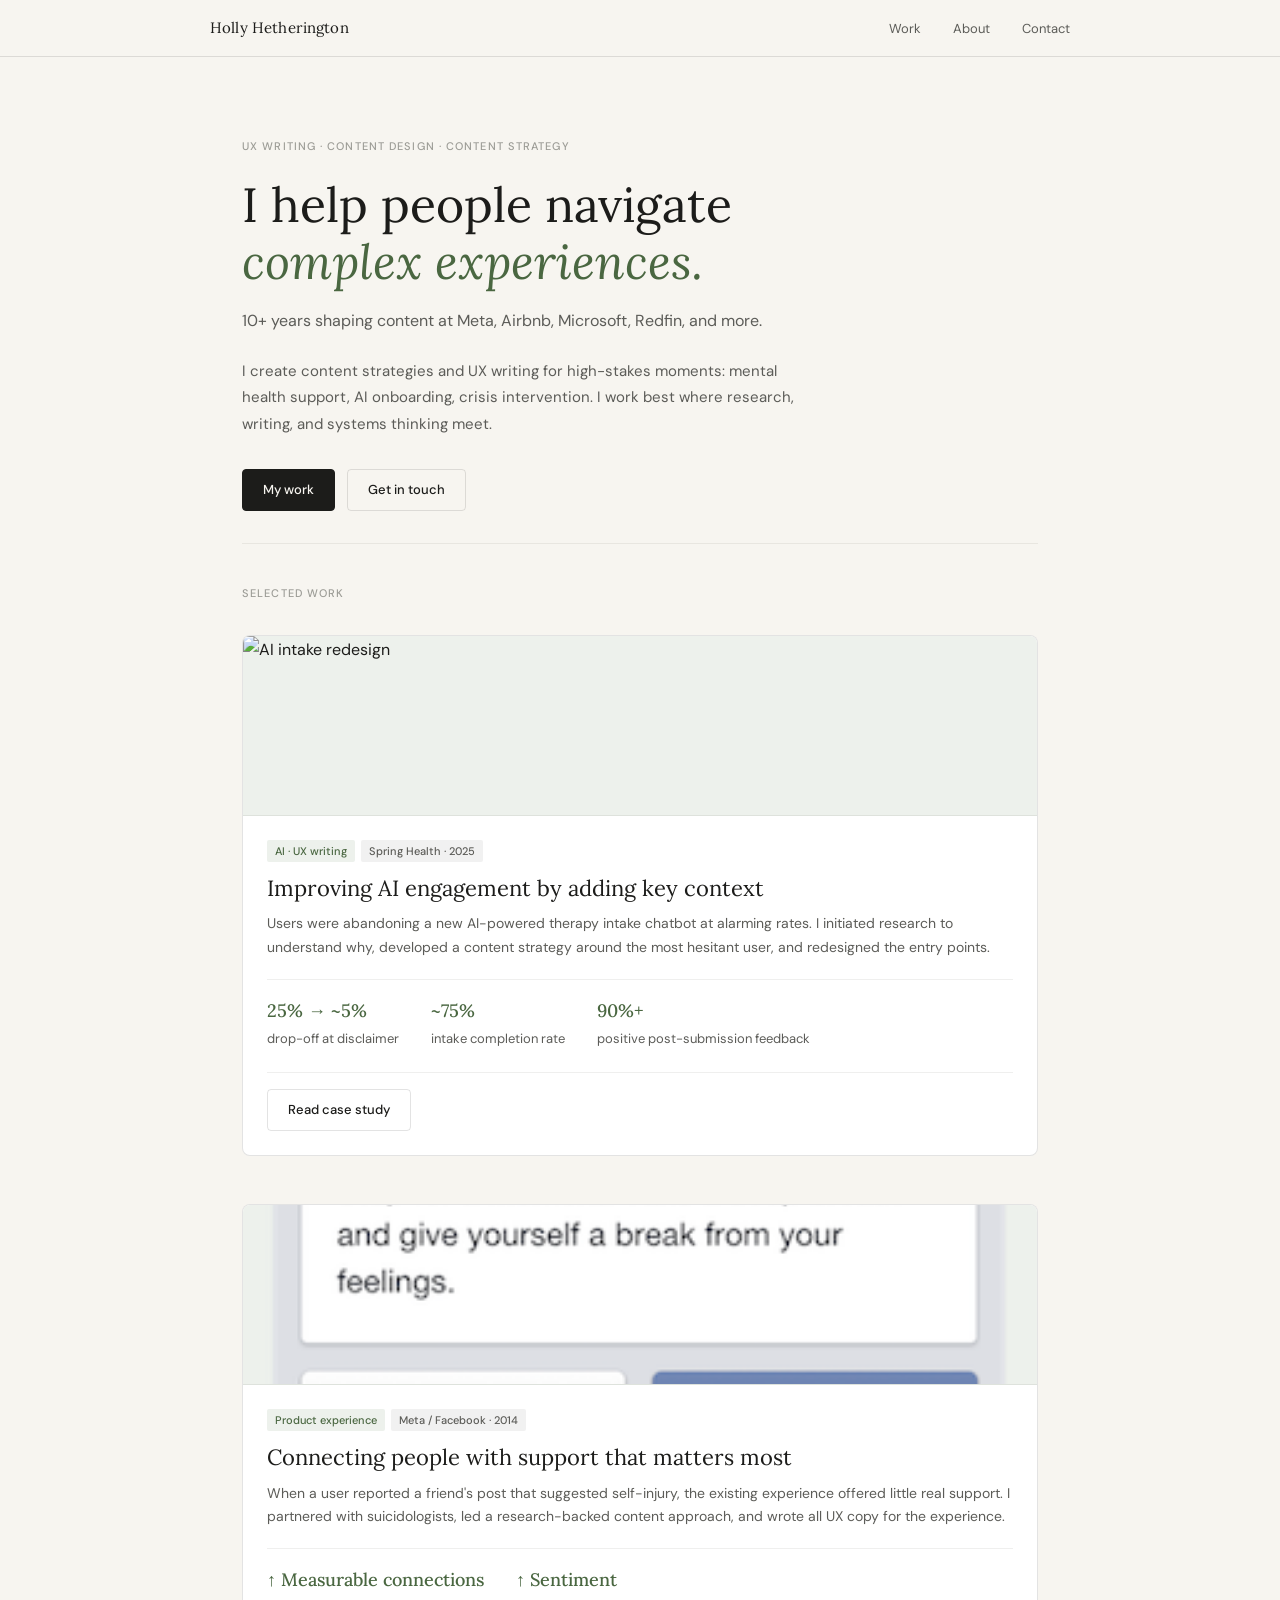
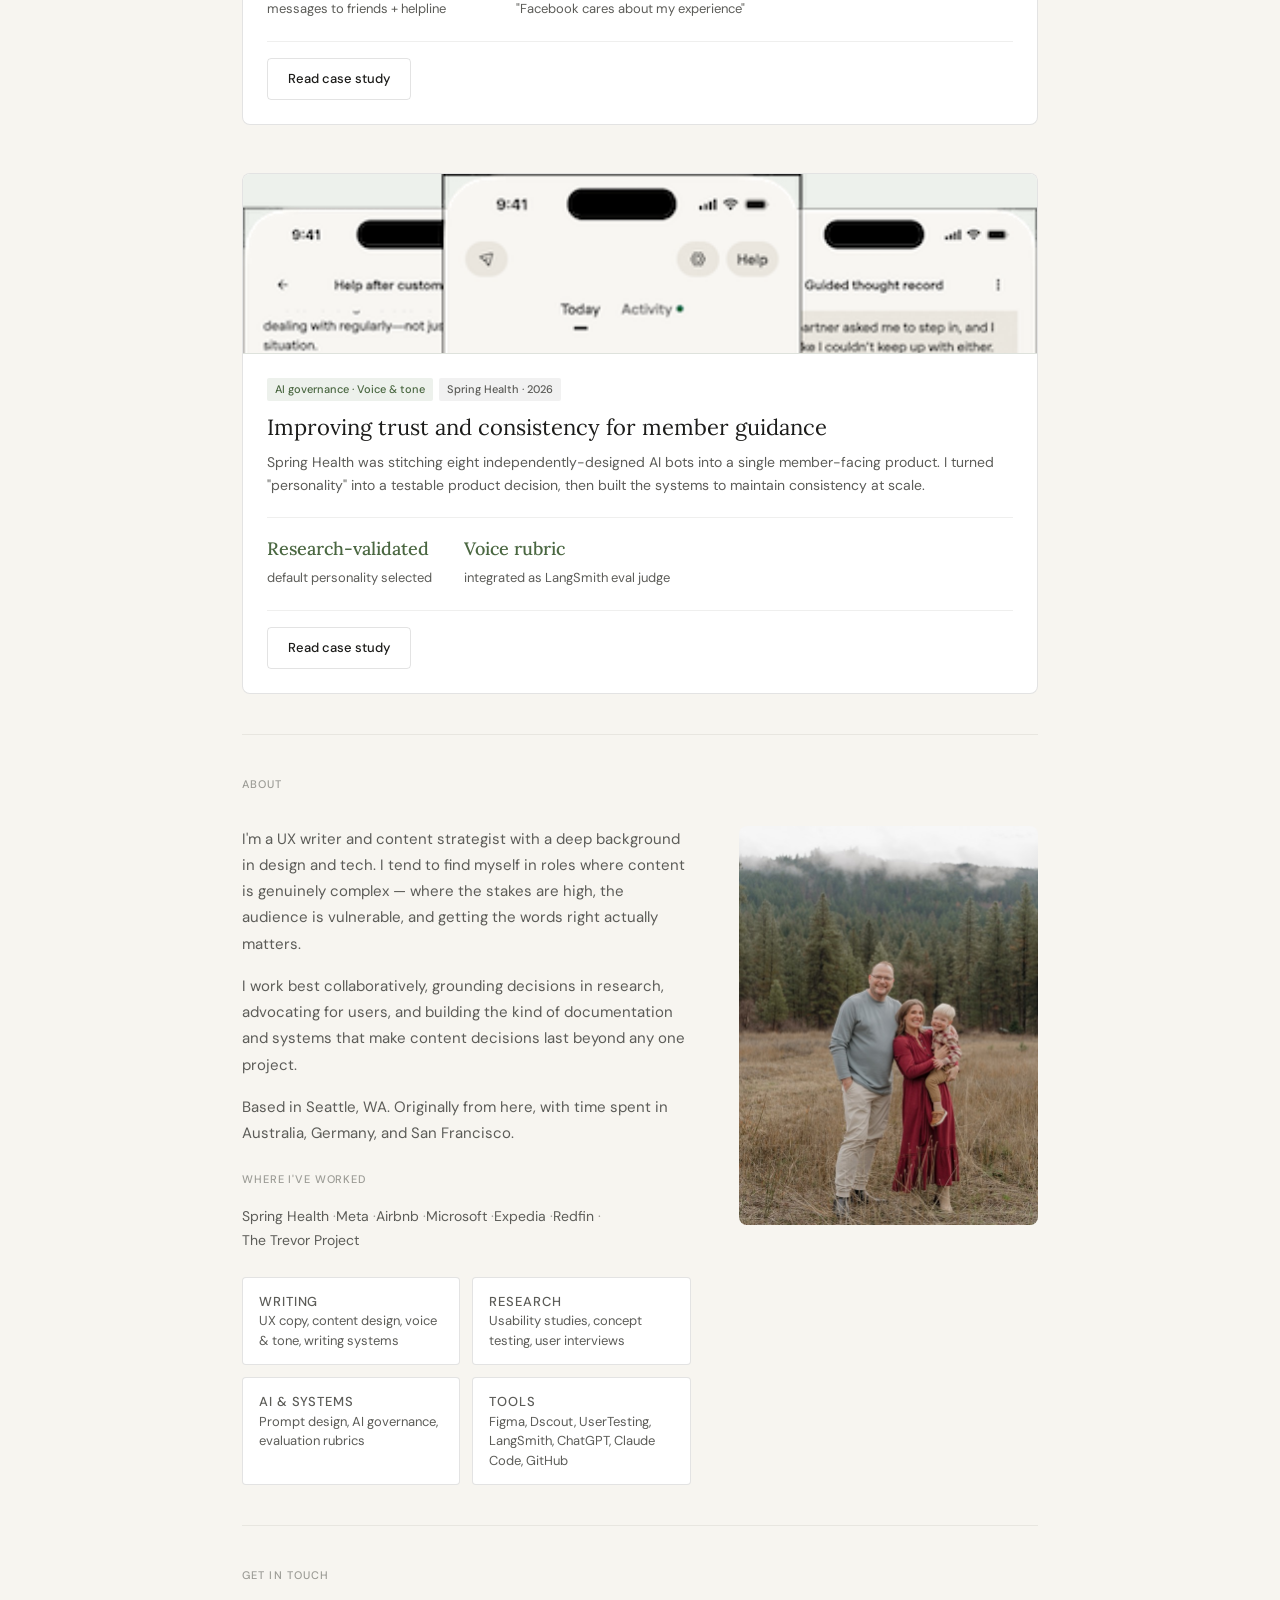
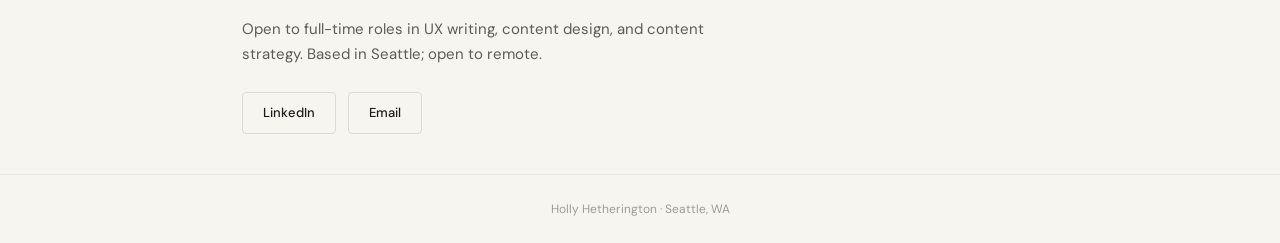
==== commit 5cf939b8: "Update AI intake card image" ====
--- a/index.html
+++ b/index.html
@@ -41,7 +41,7 @@
 
       <a href="case-studies/ai-intake.html" class="case-card">
         <div class="card-image img-center">
-          <img src="images/sessionconfirmation.png" alt="AI intake redesign">
+          <img src="images/from_home__if_skipped_.png" alt="AI intake redesign">
         </div>
         <div class="card-body">
           <div class="card-tags">
--- a/css/style.css
+++ b/css/style.css
@@ -82,7 +82,7 @@
 section:last-of-type { border-bottom: none; }
 
 /* ── Hero ── */
-.hero { padding: 5rem 0 4rem; }
+.hero { padding: 5rem 0 2rem; }
 
 .hero-eyebrow {
   font-size: 11px;
@@ -206,7 +206,7 @@
 /* ── Card image ── */
 .card-image {
   width: 100%;
-  height: 260px;
+  height: 180px;
   overflow: hidden;
   background: var(--sage-light);
   border-bottom: 0.5px solid var(--border-light);
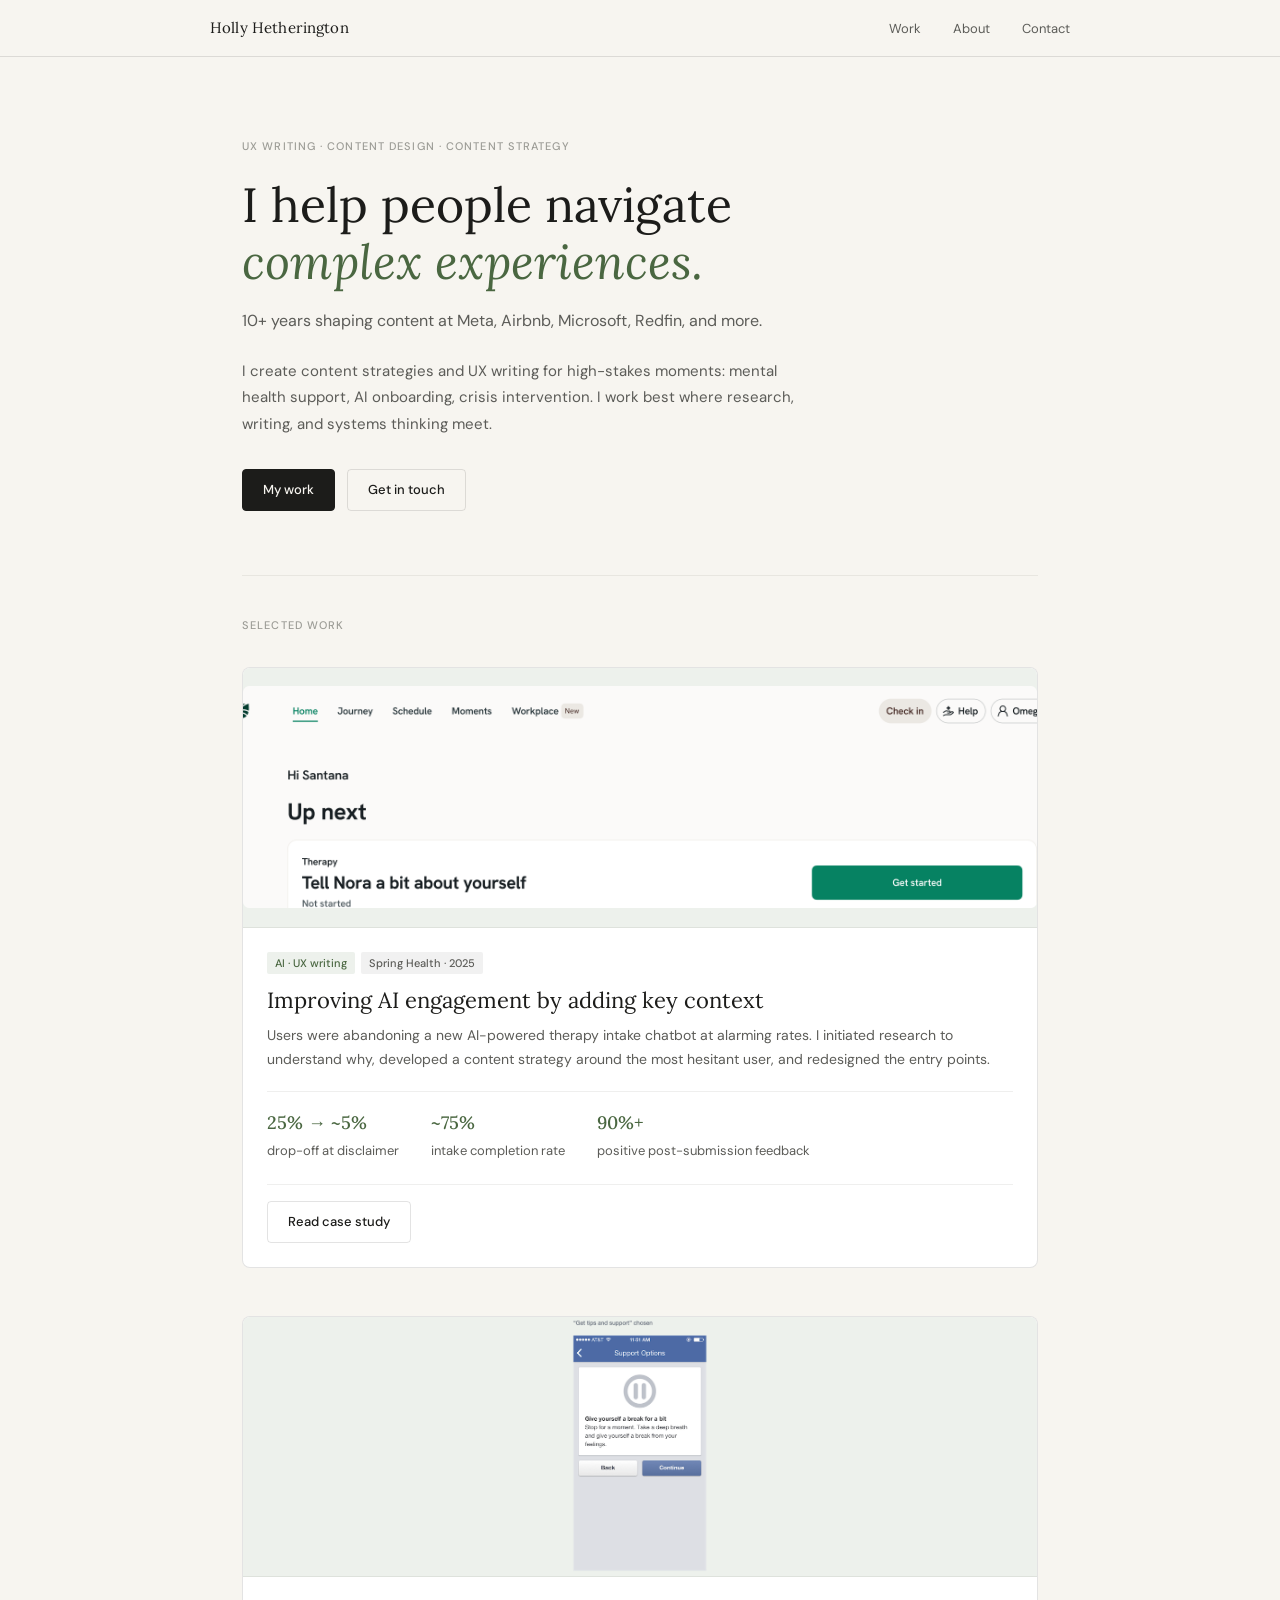
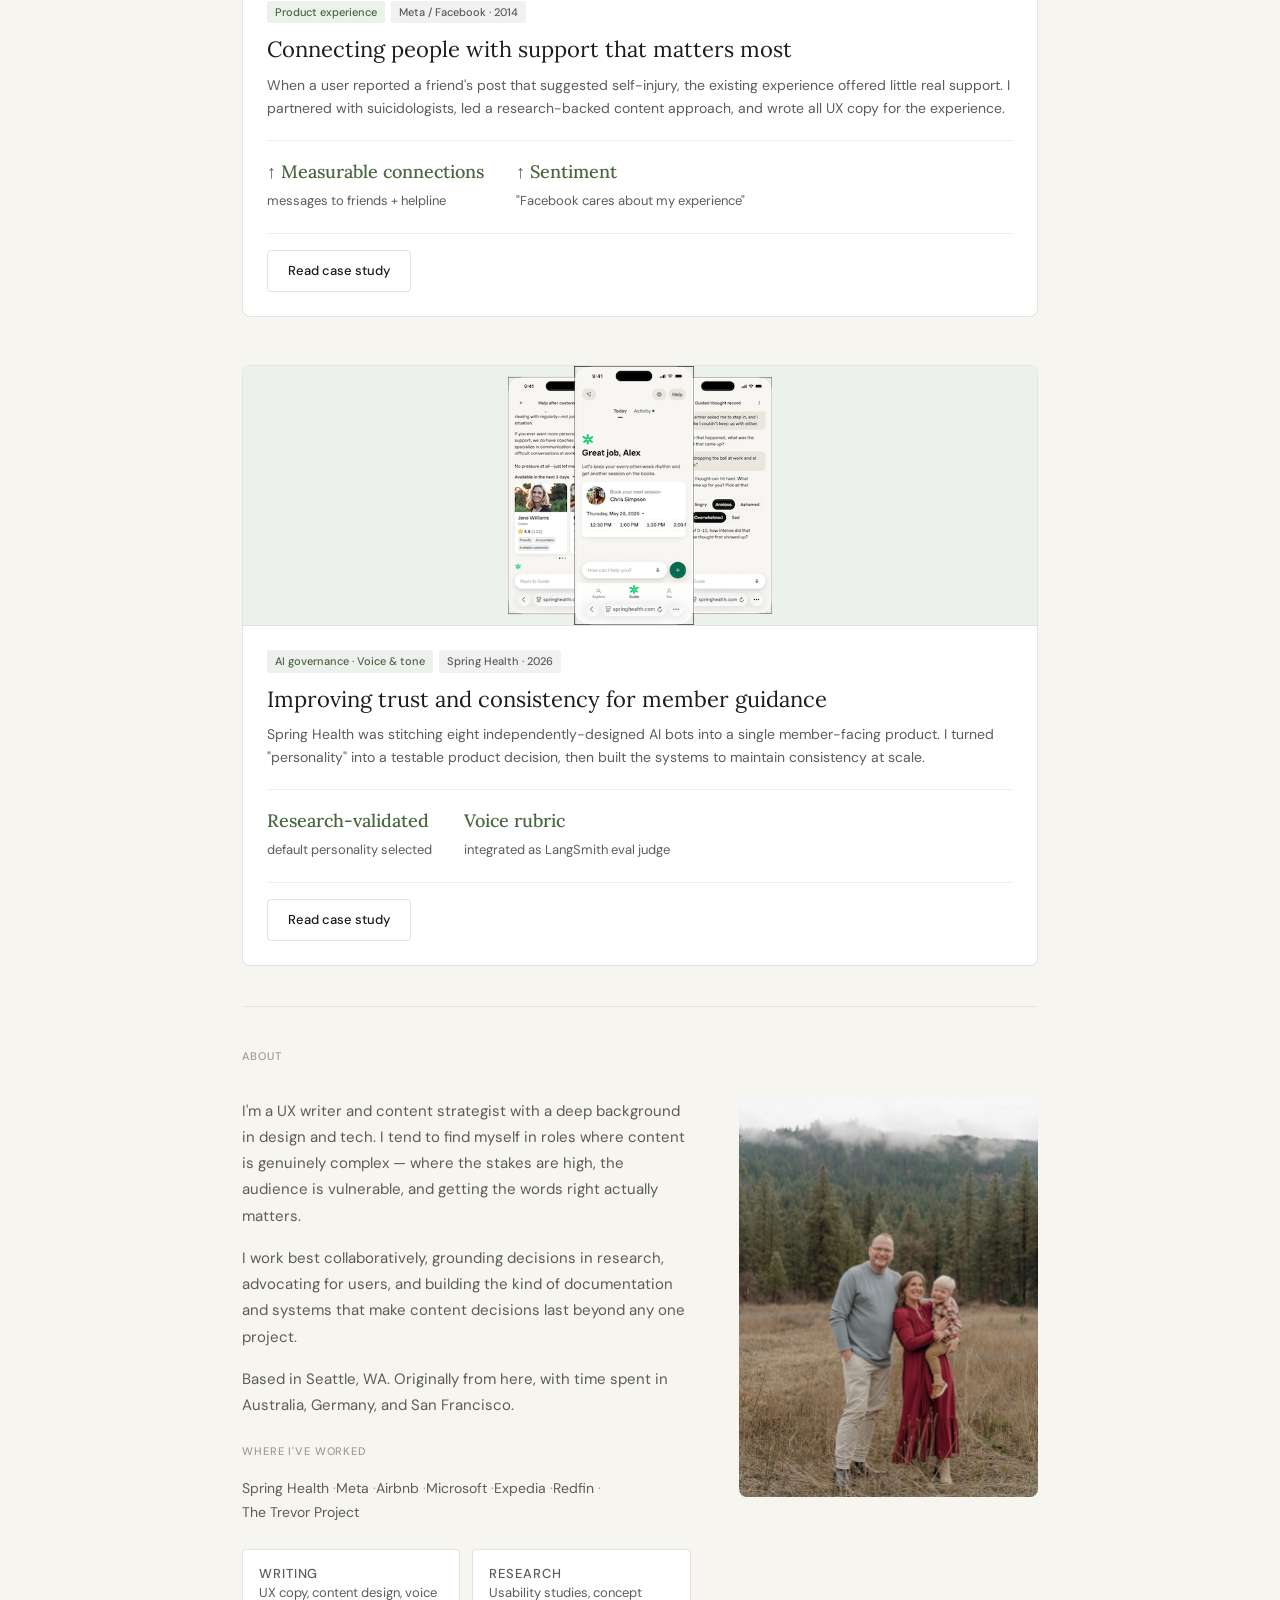
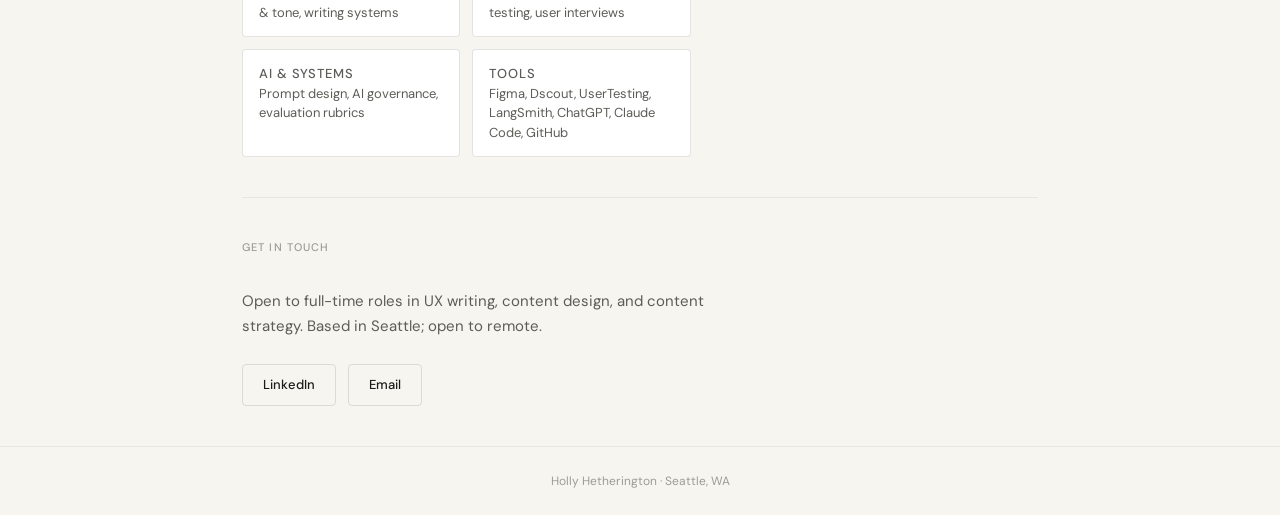
==== commit a5f084bf: "Fix spring health image" ====
--- a/index.html
+++ b/index.html
@@ -41,7 +41,7 @@
 
       <a href="case-studies/ai-intake.html" class="case-card">
         <div class="card-image img-center">
-          <img src="images/from_home__if_skipped_.png" alt="AI intake redesign">
+          <img src="images/springhealth.png" alt="AI intake redesign">
         </div>
         <div class="card-body">
           <div class="card-tags">
--- a/css/style.css
+++ b/css/style.css
@@ -82,7 +82,7 @@
 section:last-of-type { border-bottom: none; }
 
 /* ── Hero ── */
-.hero { padding: 5rem 0 2rem; }
+.hero { padding: 5rem 0 4rem; }
 
 .hero-eyebrow {
   font-size: 11px;
@@ -206,7 +206,7 @@
 /* ── Card image ── */
 .card-image {
   width: 100%;
-  height: 180px;
+  height: 260px;
   overflow: hidden;
   background: var(--sage-light);
   border-bottom: 0.5px solid var(--border-light);
@@ -214,7 +214,7 @@
 .card-image img {
   width: 100%;
   height: 100%;
-  object-fit: cover;
+  object-fit: contain;
   object-position: top;
   display: block;
 }
@@ -316,7 +316,7 @@
 .about-photo img {
   width: 100%;
   height: 100%;
-  object-fit: cover;
+  object-fit: contain;
 }
 .skills-grid {
   display: grid;
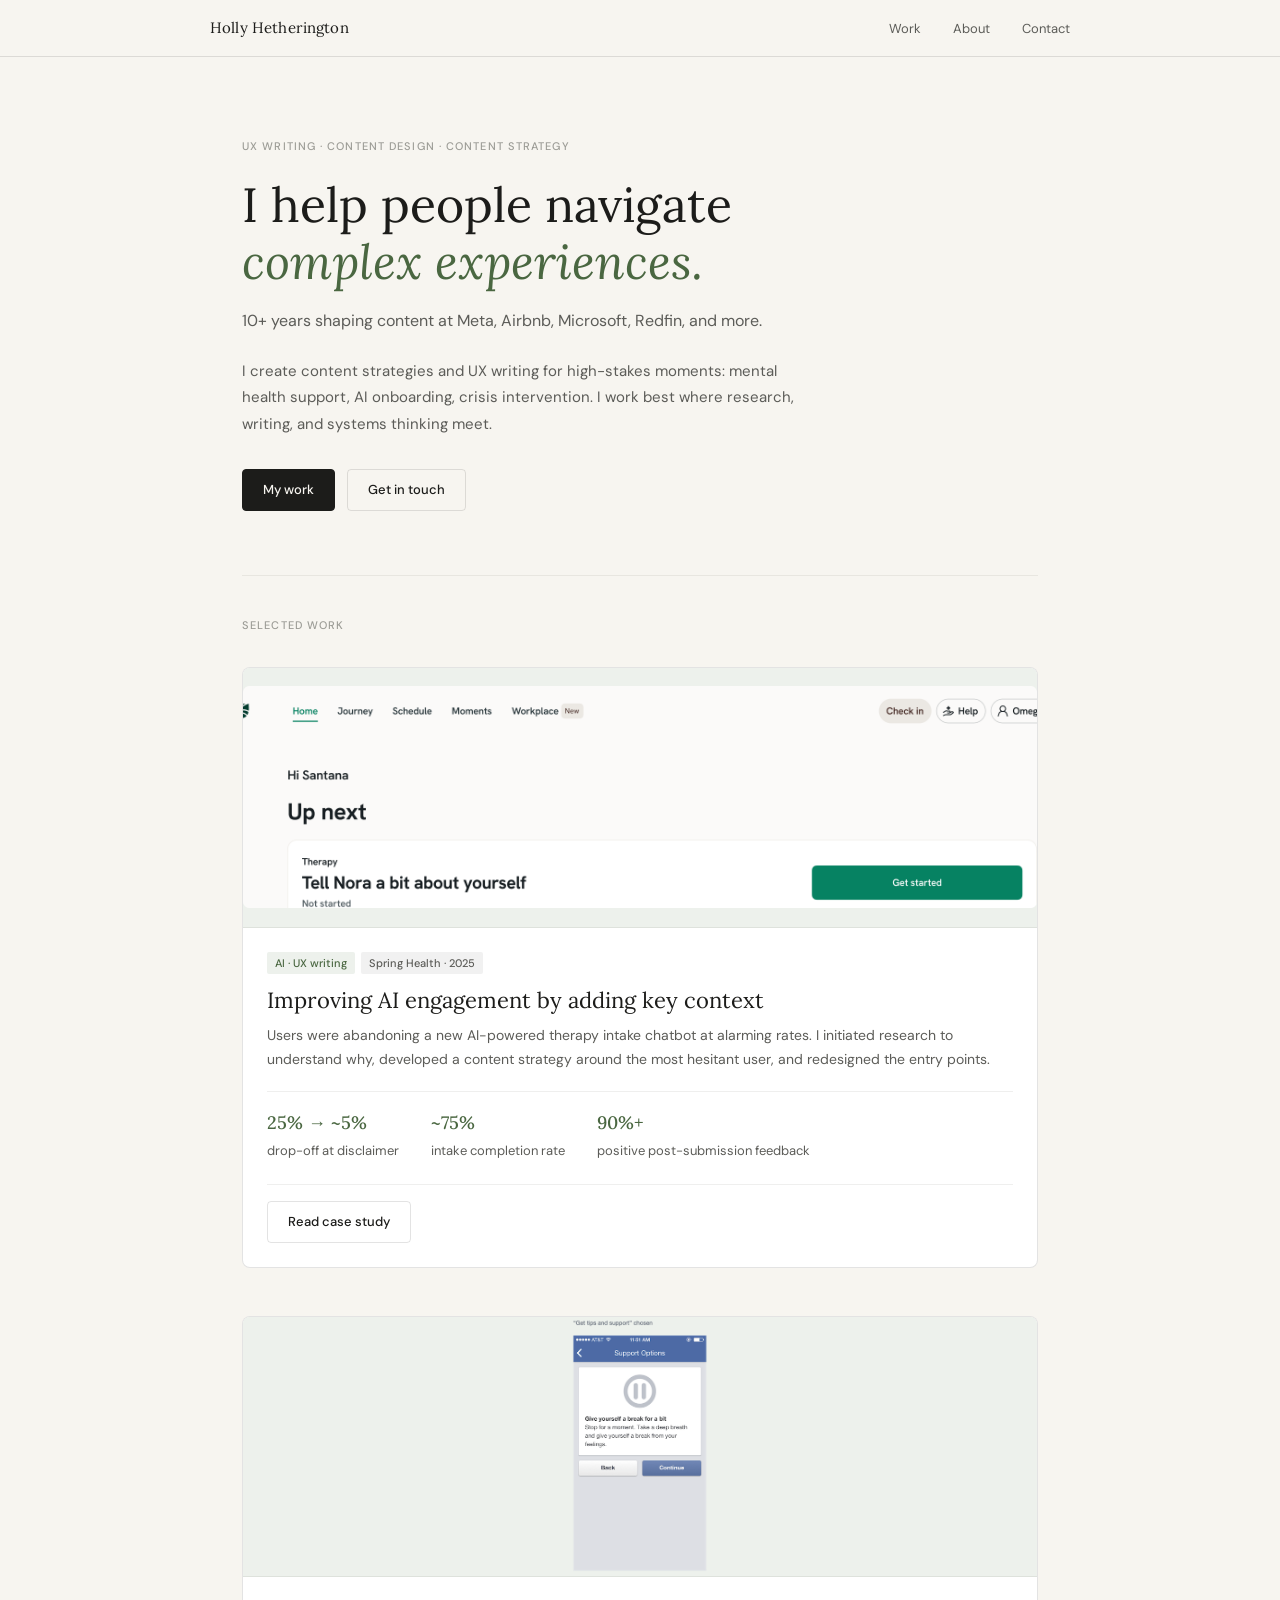
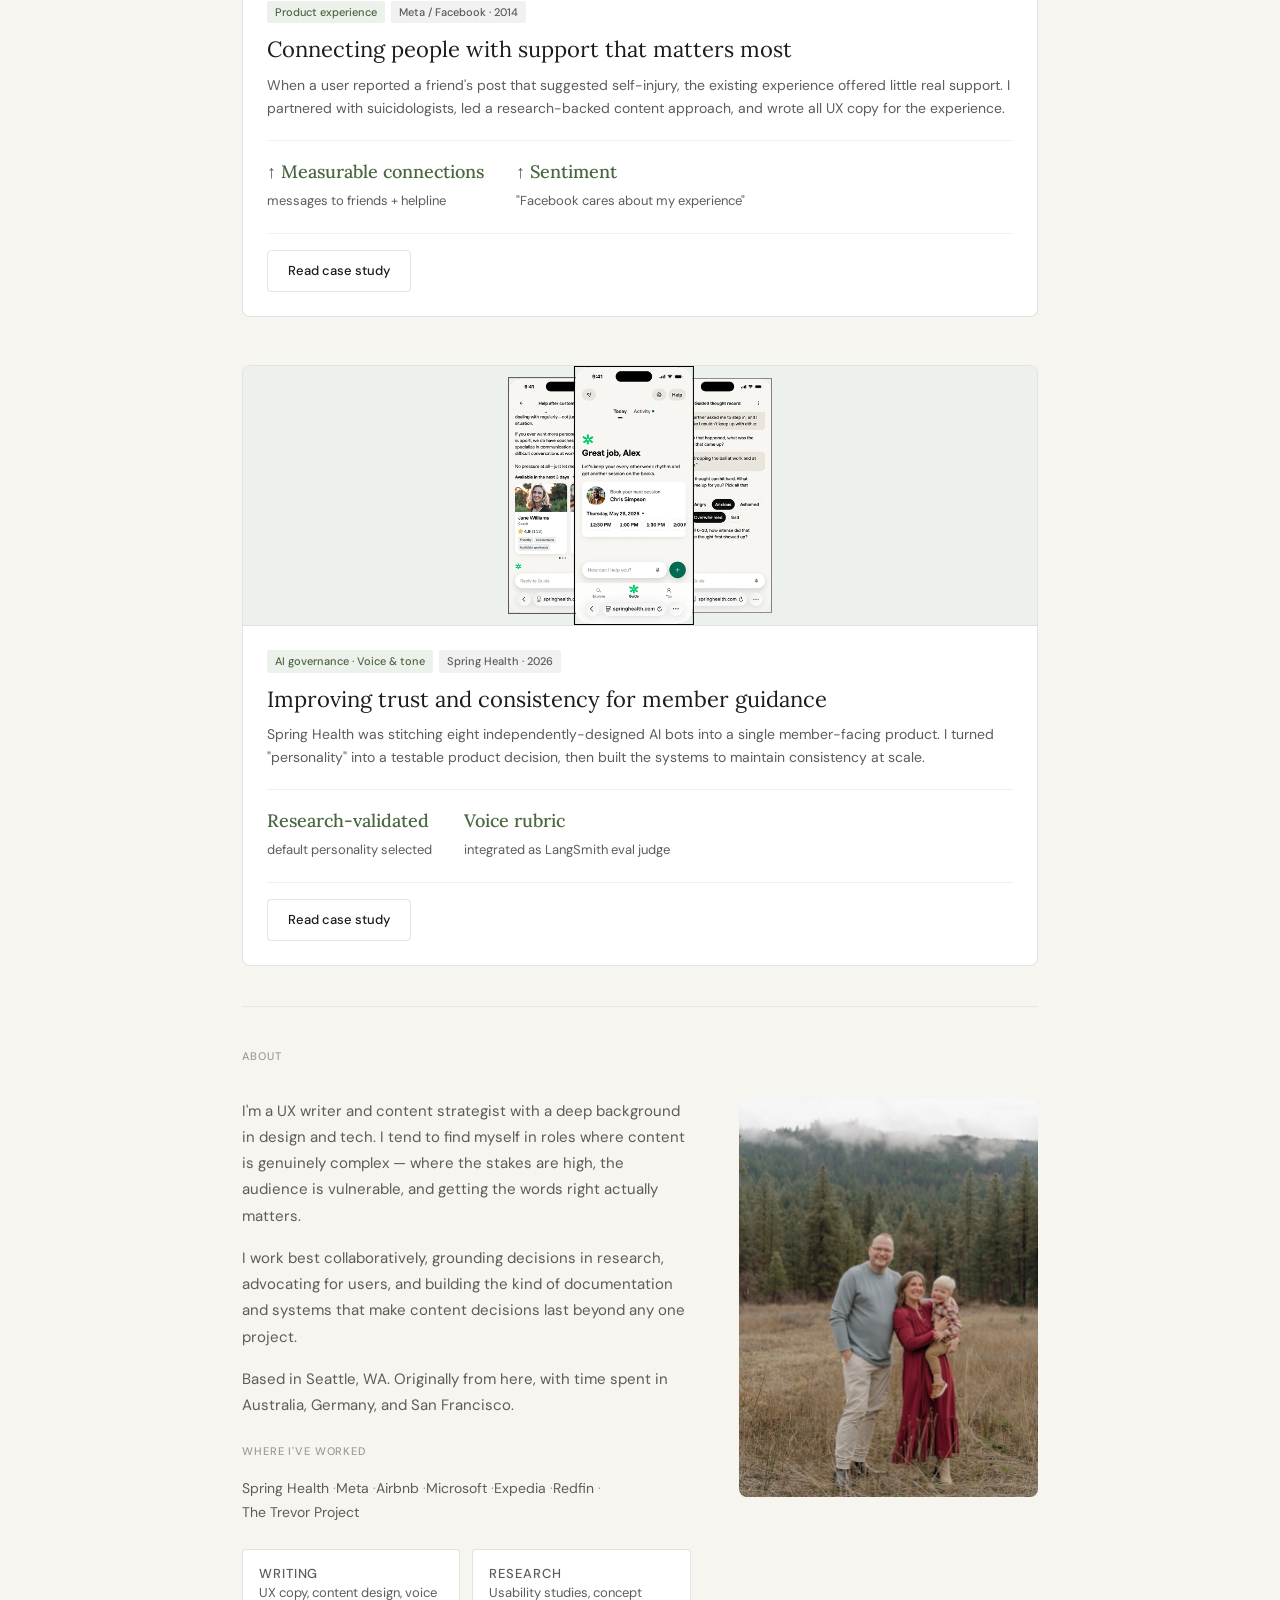
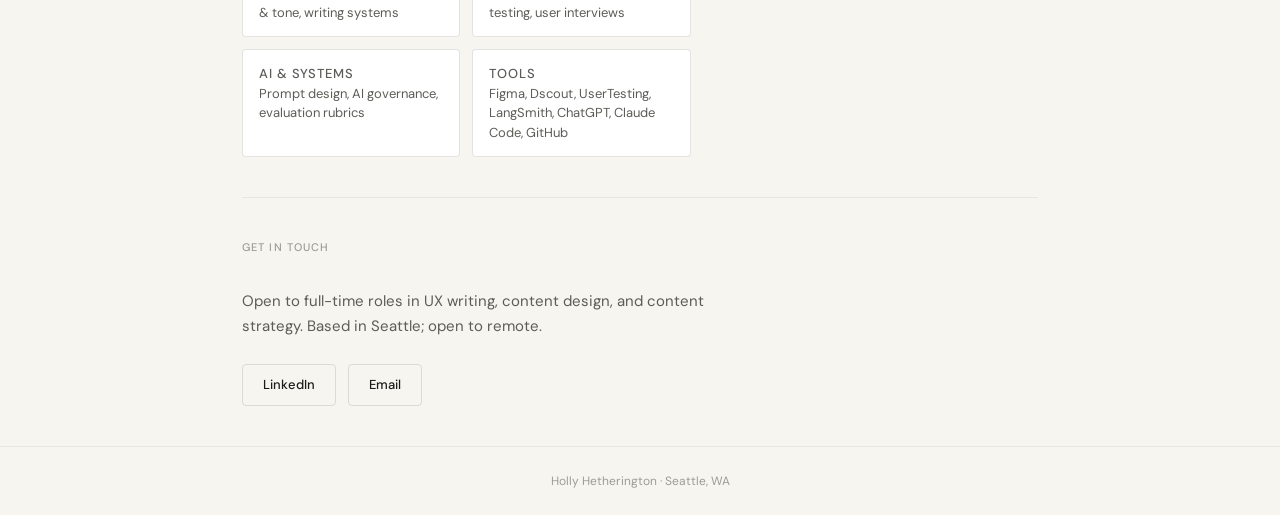
==== commit 6e3b7238: "Consistent card image style" ====
--- a/index.html
+++ b/index.html
@@ -40,7 +40,7 @@
     <div class="case-grid">
 
       <a href="case-studies/ai-intake.html" class="case-card">
-        <div class="card-image img-center">
+        <div class="card-image img-center img-contain">
           <img src="images/springhealth.png" alt="AI intake redesign">
         </div>
         <div class="card-body">
@@ -71,7 +71,7 @@
       </a>
 
       <a href="case-studies/suicide-prevention.html" class="case-card">
-        <div class="card-image img-center">
+        <div class="card-image img-center img-contain">
           <img src="images/SuicidePreventionBreak.png" alt="Suicide prevention experience">
         </div>
         <div class="card-body">
--- a/css/style.css
+++ b/css/style.css
@@ -562,3 +562,4 @@
   .page { padding: 0 1rem; }
   .card-image { height: 180px; }
 }
+.img-contain img { object-fit: contain; background: var(--sage-light); }
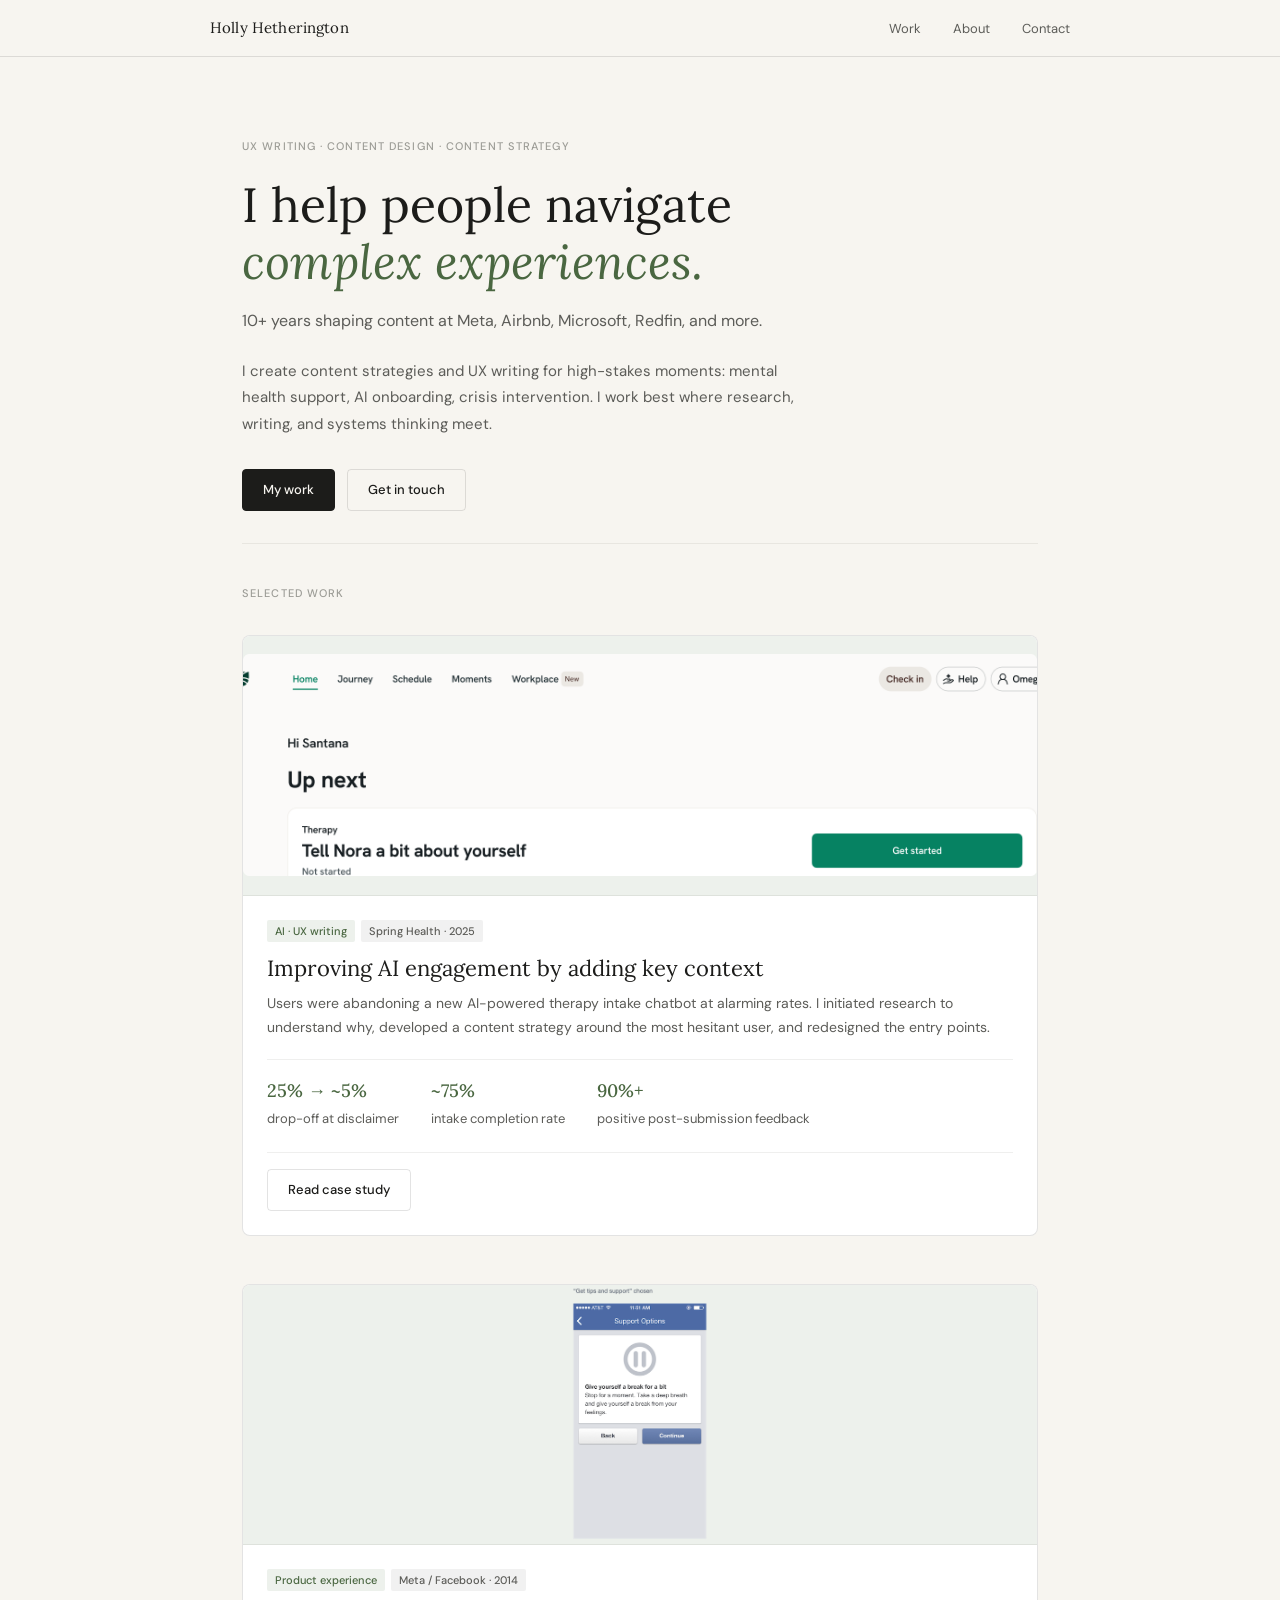
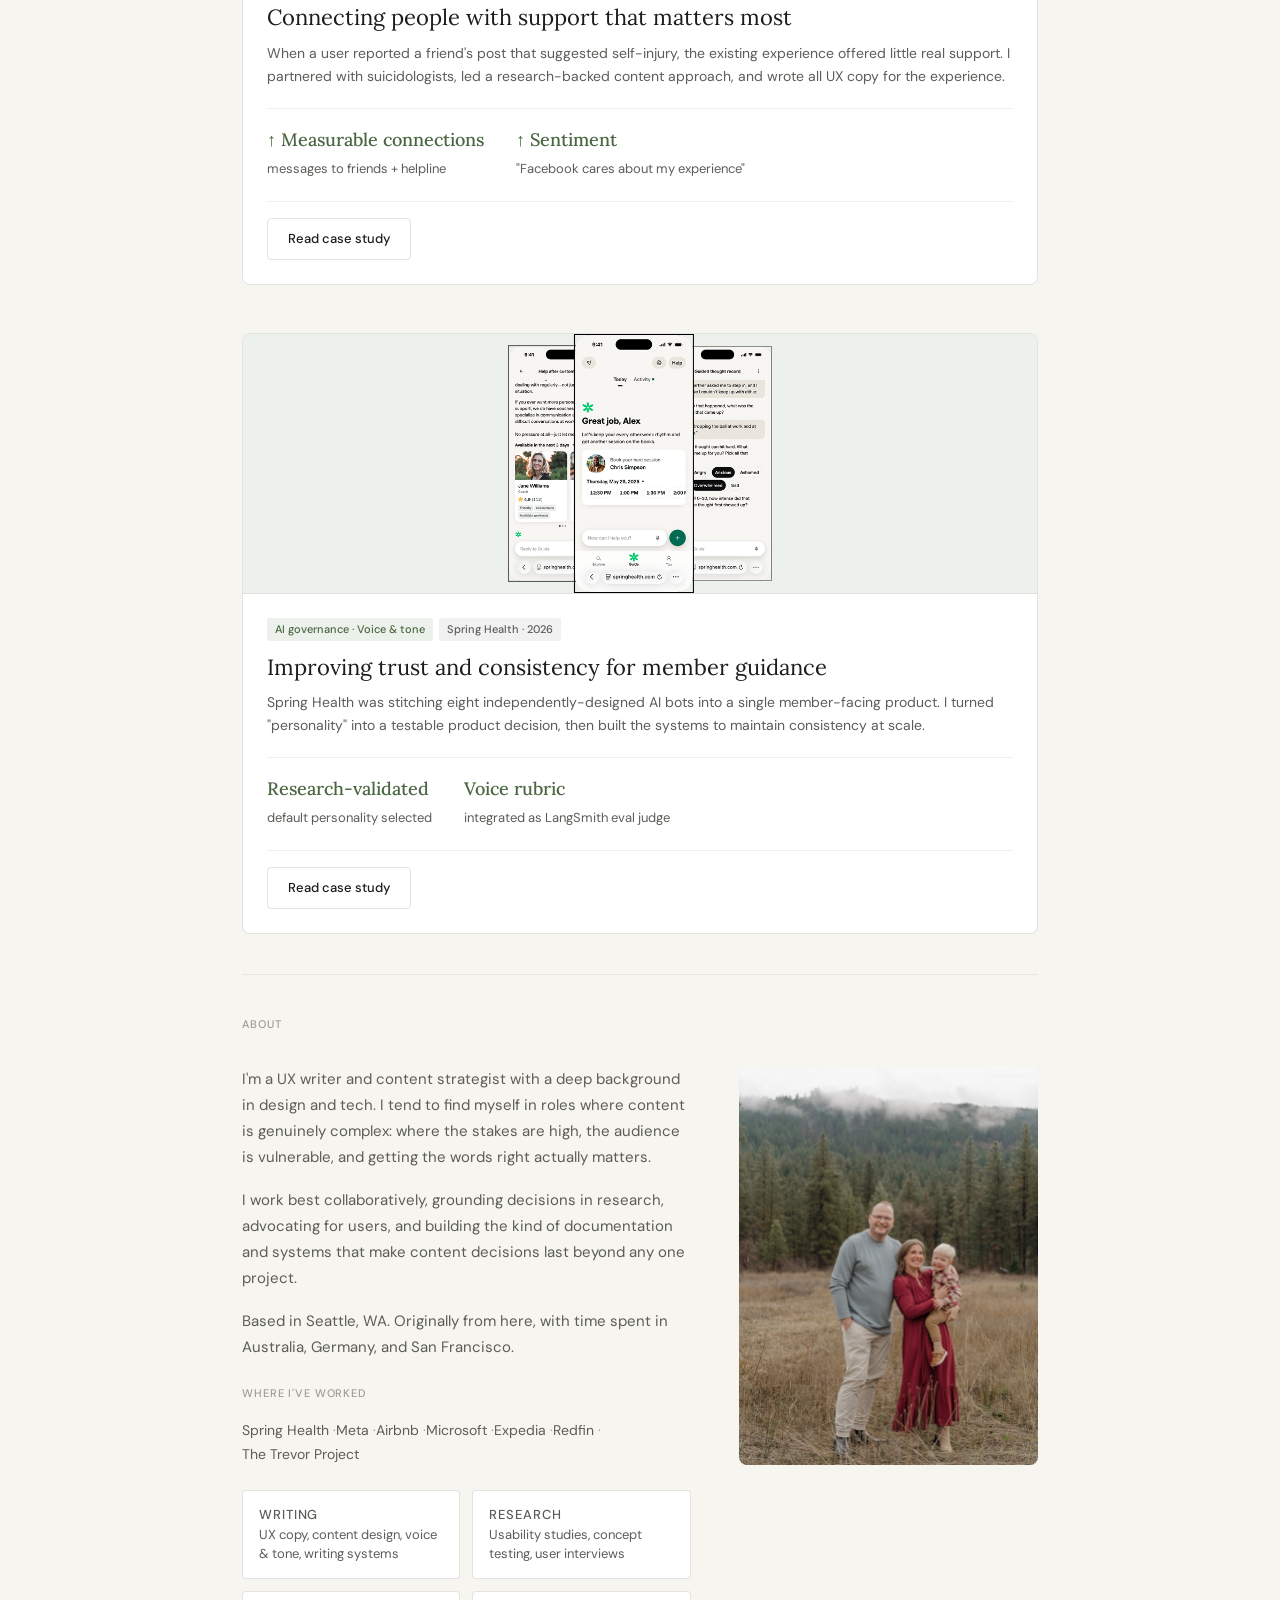
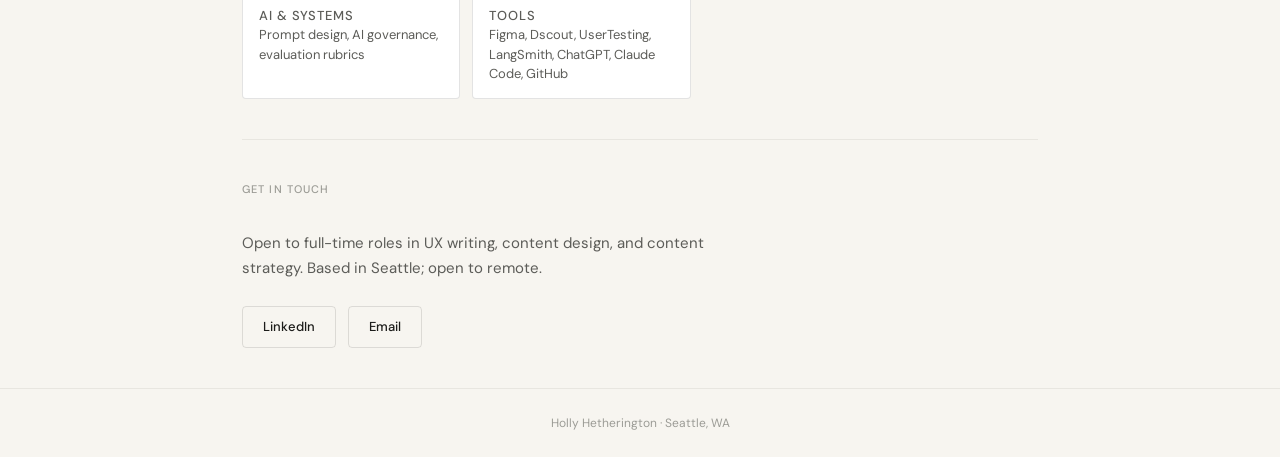
==== commit f90df756: "Replace em-dash with colon in about text" ====
--- a/index.html
+++ b/index.html
@@ -133,7 +133,7 @@
     <div class="about-grid">
       <div>
         <div class="about-text">
-          <p>I'm a UX writer and content strategist with a deep background in design and tech. I tend to find myself in roles where content is genuinely complex — where the stakes are high, the audience is vulnerable, and getting the words right actually matters.</p>
+          <p>I'm a UX writer and content strategist with a deep background in design and tech. I tend to find myself in roles where content is genuinely complex: where the stakes are high, the audience is vulnerable, and getting the words right actually matters.</p>
           <p>I work best collaboratively, grounding decisions in research, advocating for users, and building the kind of documentation and systems that make content decisions last beyond any one project.</p>
           <p>Based in Seattle, WA. Originally from here, with time spent in Australia, Germany, and San Francisco.</p>
         </div>
--- a/css/style.css
+++ b/css/style.css
@@ -82,7 +82,7 @@
 section:last-of-type { border-bottom: none; }
 
 /* ── Hero ── */
-.hero { padding: 5rem 0 4rem; }
+.hero { padding: 5rem 0 2rem; }
 
 .hero-eyebrow {
   font-size: 11px;
@@ -316,7 +316,7 @@
 .about-photo img {
   width: 100%;
   height: 100%;
-  object-fit: contain;
+  object-fit: cover;
 }
 .skills-grid {
   display: grid;
@@ -492,13 +492,19 @@
 .two-col {
   display: grid;
   grid-template-columns: 1fr 1fr;
-  gap: 2rem;
+  gap: 1.5rem;
   margin: 1.5rem 0;
 }
+.two-col-item {
+  border: 0.5px solid var(--border);
+  border-radius: var(--radius);
+  padding: 1.25rem;
+  background: white;
+}
 .two-col-item h4 {
   font-size: 13px;
   font-weight: 500;
-  margin-bottom: 0.5rem;
+  margin-bottom: 0.75rem;
   color: var(--ink);
 }
 .two-col-item ul {
@@ -562,4 +568,3 @@
   .page { padding: 0 1rem; }
   .card-image { height: 180px; }
 }
-.img-contain img { object-fit: contain; background: var(--sage-light); }
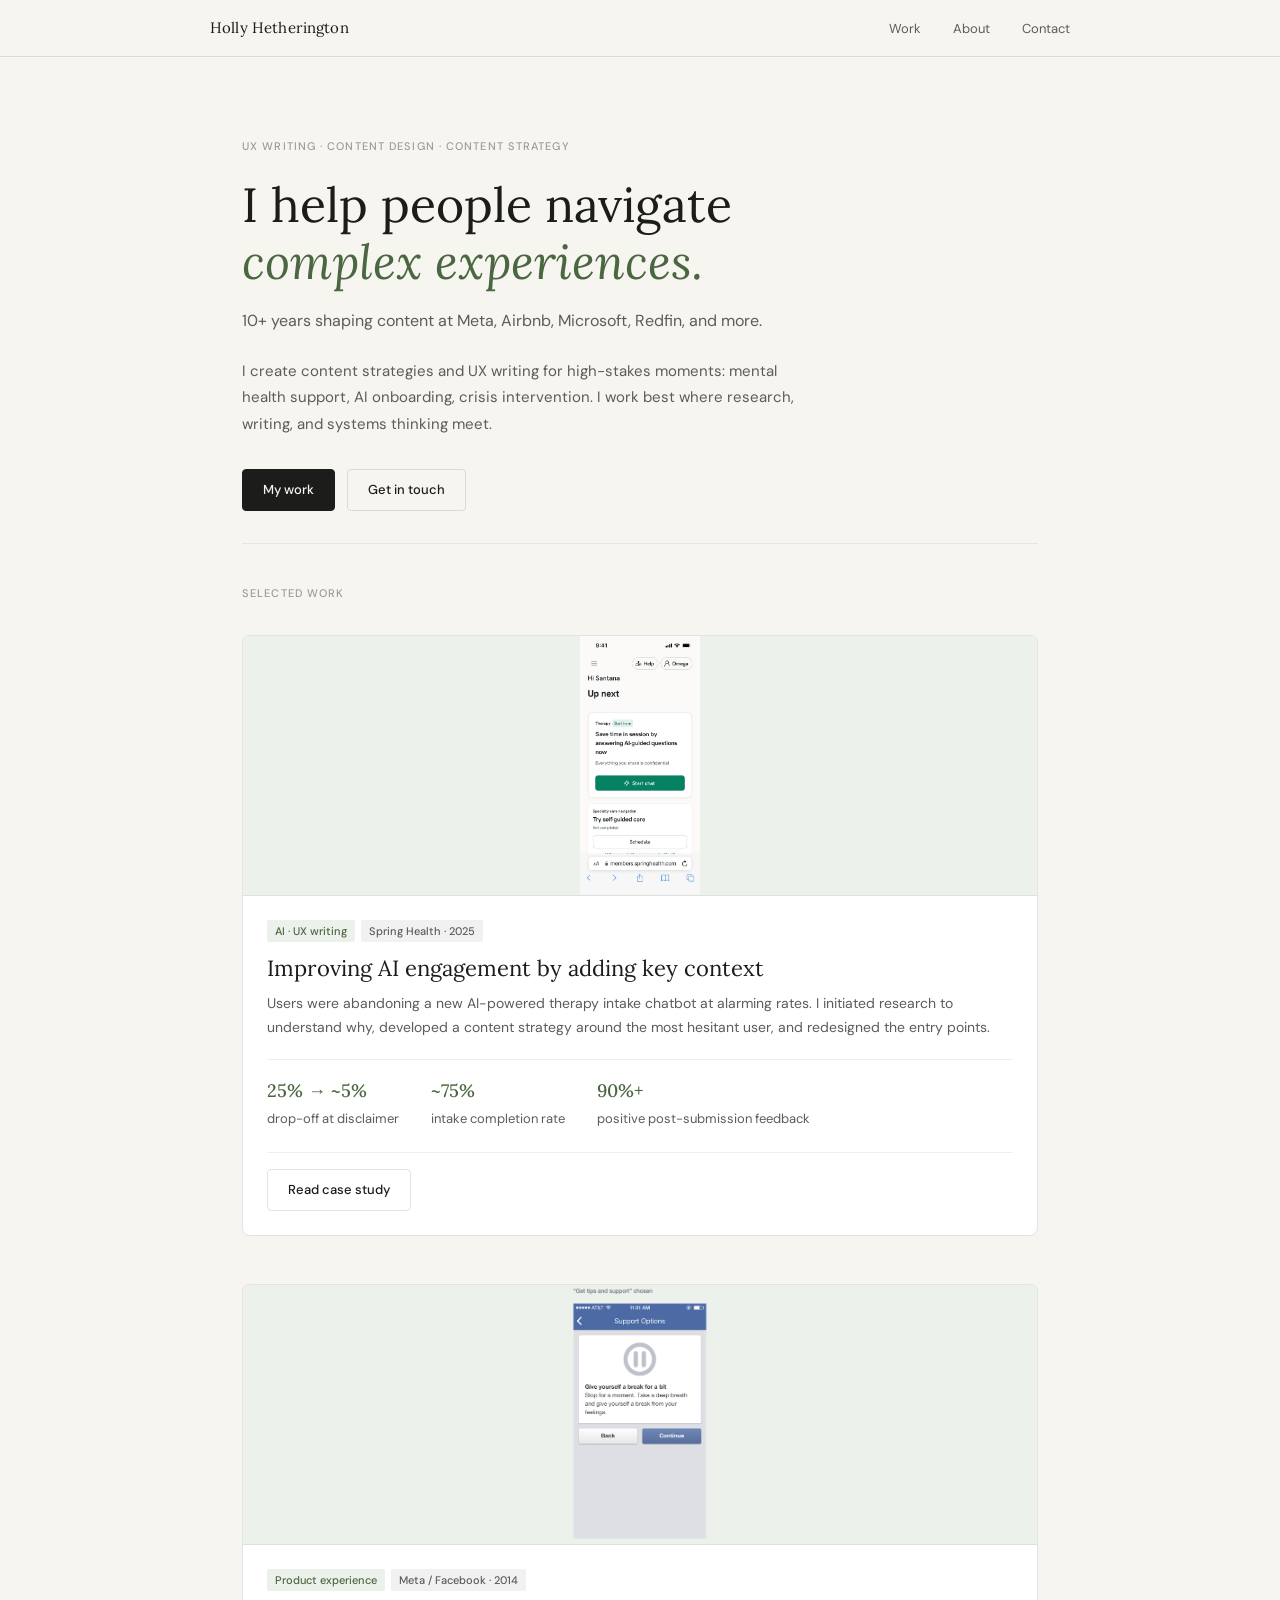
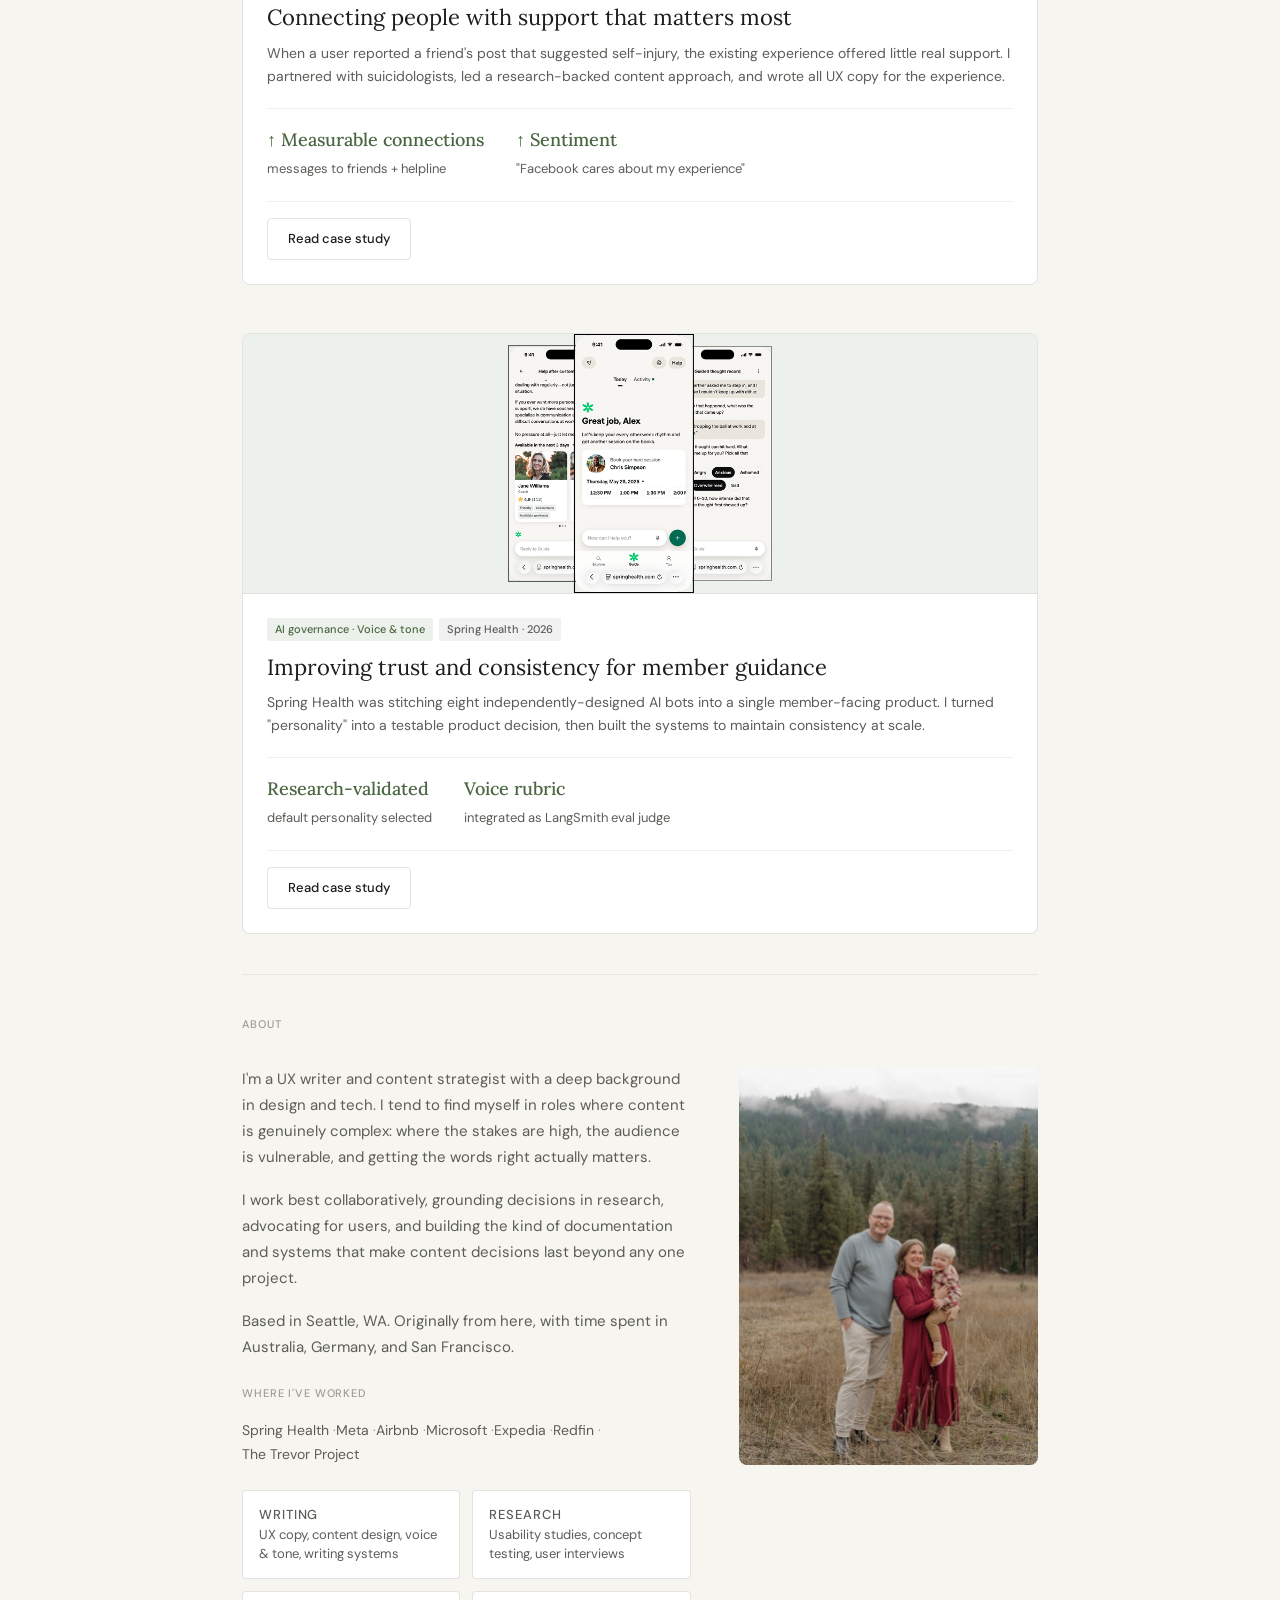
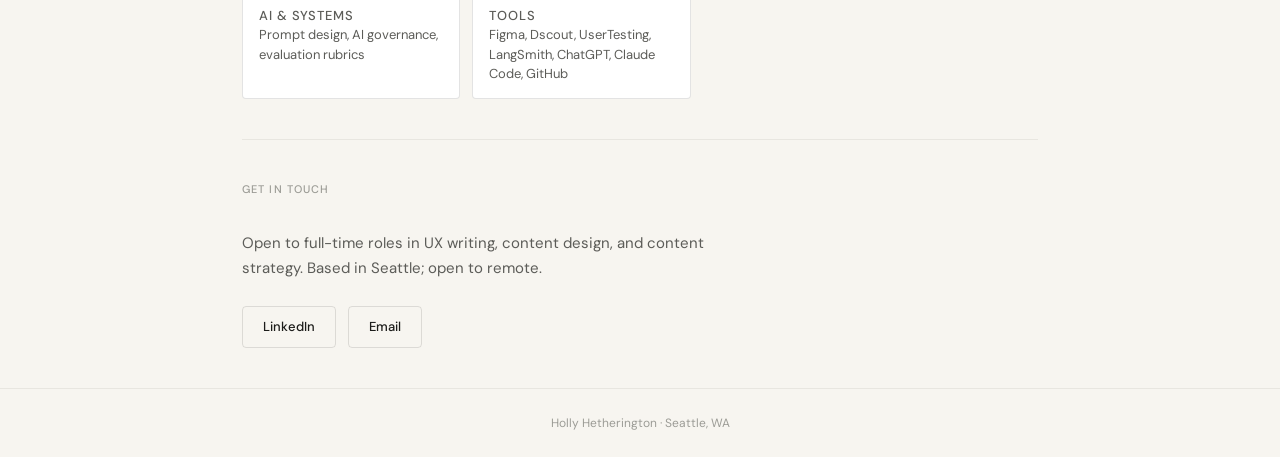
==== commit 8de90c6c: "Replace springhealth.png with fromhomemobile.png on homepage card" ====
--- a/index.html
+++ b/index.html
@@ -41,7 +41,7 @@
 
       <a href="case-studies/ai-intake.html" class="case-card">
         <div class="card-image img-center img-contain">
-          <img src="images/springhealth.png" alt="AI intake redesign">
+          <img src="images/fromhomemobile.png" alt="AI intake redesign">
         </div>
         <div class="card-body">
           <div class="card-tags">
